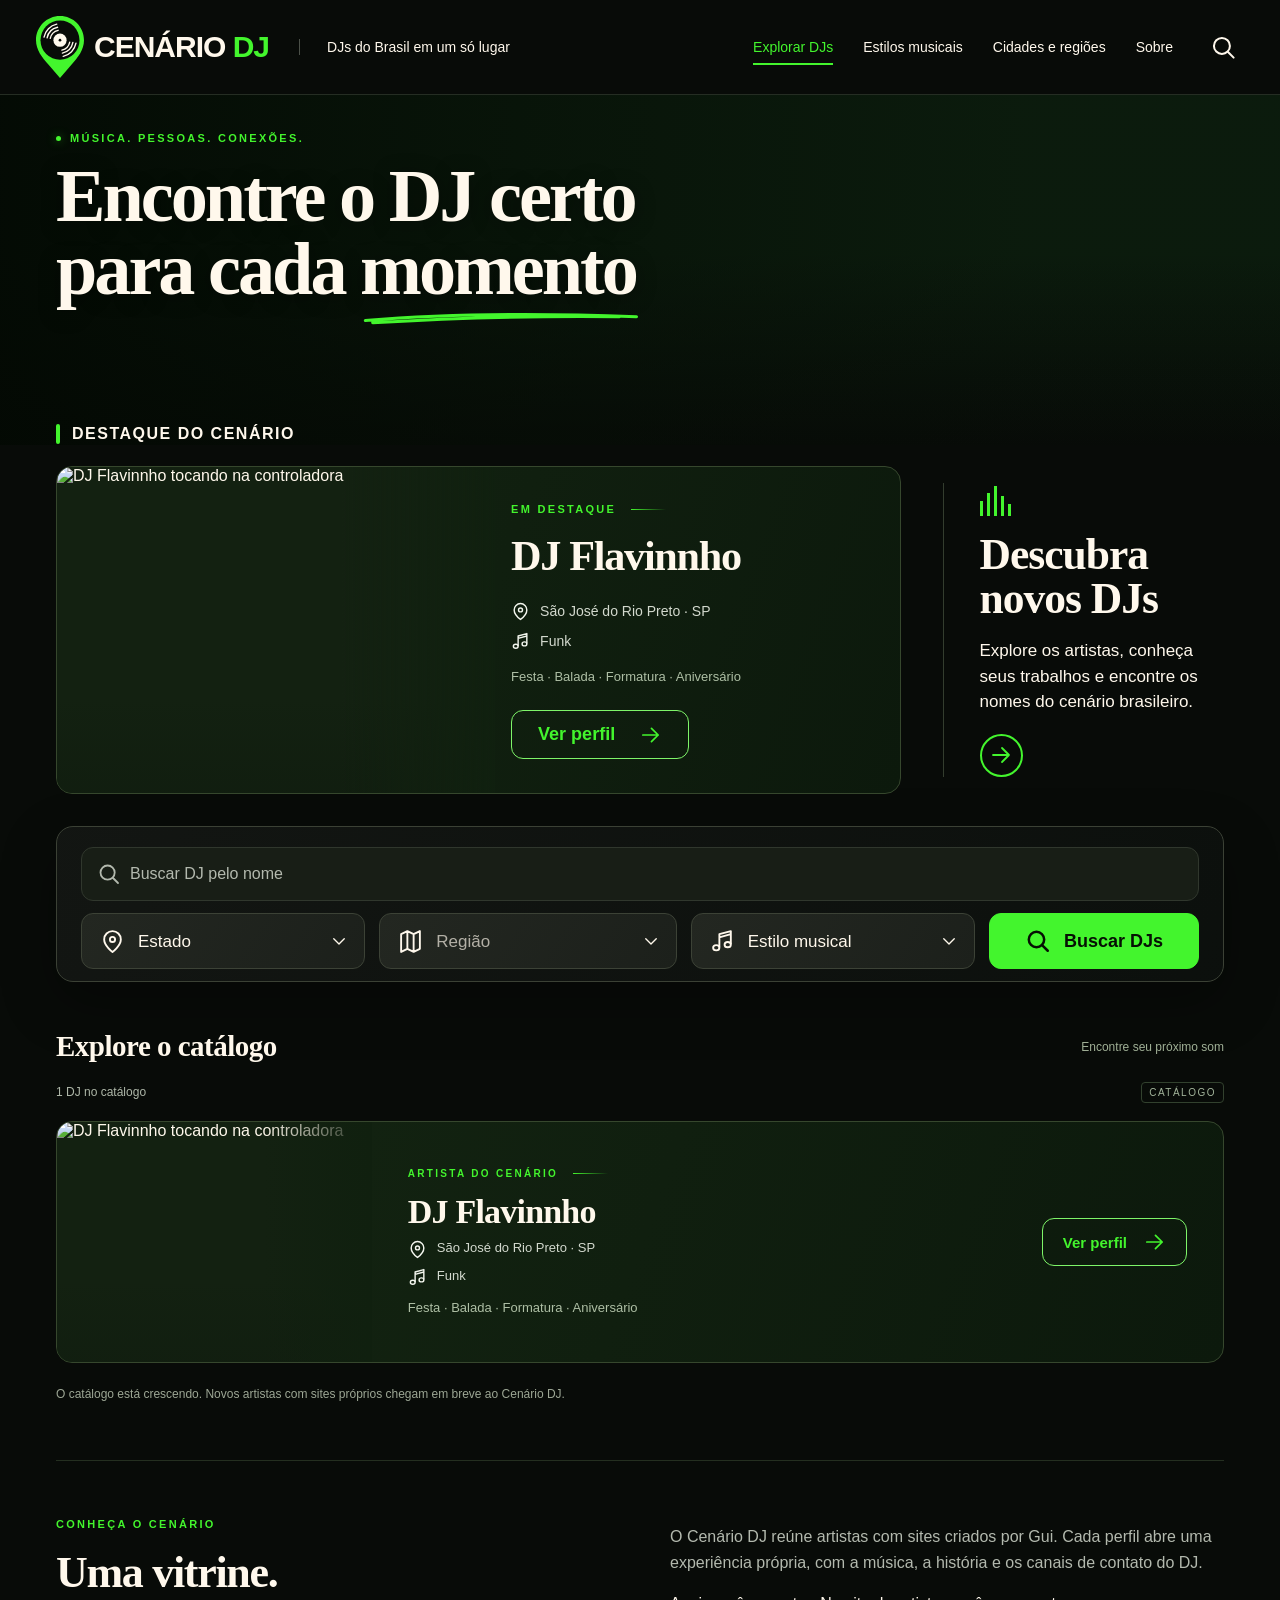
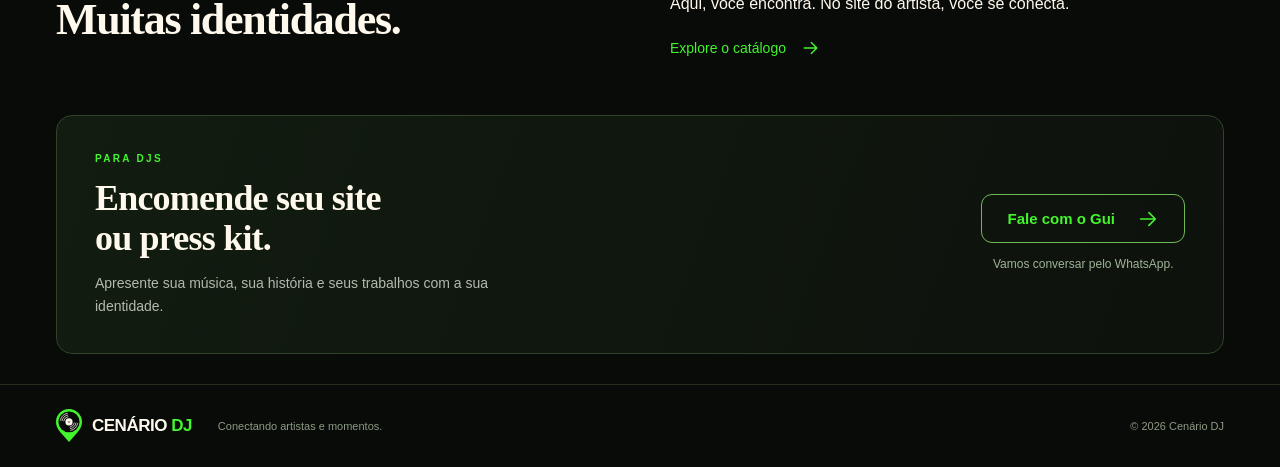
==== index.html @ fea26e06 "Place featured artist before search filters" ====
<!doctype html>
<html lang="pt-BR" prefix="og: https://ogp.me/ns#">
<head>
<meta charset="utf-8"><meta name="viewport" content="width=device-width, initial-scale=1"><meta name="theme-color" content="#090b09"><meta name="description" content="Explore DJs com sites criados pelo Cenário DJ. Uma nova conexão começa aqui.">
<title>Cenário DJ · Encontre o DJ certo</title>
<link rel="canonical" href="https://cardoso-gui.github.io/cenario-dj/">
<meta property="og:type" content="website">
<meta property="og:locale" content="pt_BR">
<meta property="og:site_name" content="Cenário DJ">
<meta property="og:title" content="Cenário DJ · Encontre DJs perto de você">
<meta property="og:description" content="Conheça os artistas do Cenário DJ e encontre seu próximo som. Explore por estado, região metropolitana e estilo musical.">
<meta property="og:url" content="https://cardoso-gui.github.io/cenario-dj/">
<meta property="og:image" content="https://cardoso-gui.github.io/cenario-dj/assets/cenario-social.png">
<meta property="og:image:secure_url" content="https://cardoso-gui.github.io/cenario-dj/assets/cenario-social.png">
<meta property="og:image:type" content="image/png">
<meta property="og:image:width" content="1734">
<meta property="og:image:height" content="907">
<meta property="og:image:alt" content="Marca Cenário DJ com um disco em forma de pin, luzes verdes, público e equipamentos de DJ. Texto: Encontre DJs perto de você.">
<meta name="twitter:card" content="summary_large_image">
<meta name="twitter:title" content="Cenário DJ · Encontre DJs perto de você">
<meta name="twitter:description" content="Conheça os artistas do Cenário DJ e explore por estado, região metropolitana e estilo musical.">
<meta name="twitter:image" content="https://cardoso-gui.github.io/cenario-dj/assets/cenario-social.png">
<meta name="twitter:image:alt" content="Cenário DJ: Encontre DJs perto de você. Marca pin e disco entre luzes verdes e uma pista de dança.">
<link rel="icon" type="image/svg+xml" href="assets/cenario-mark.svg"><link rel="stylesheet" href="css/cenario-home.css?v=20261104-contact">
<link rel="stylesheet" href="css/visual-refinement.css?v=20261104-heading-name-order">
</head>
<body>
<a class="skip-link" href="#busca">Pular para a busca</a>
<svg class="svg-library" xmlns="http://www.w3.org/2000/svg" aria-hidden="true"><symbol id="search-icon" viewBox="0 0 24 24"><circle cx="10.6" cy="10.6" r="7.1"/><path d="m16 16 5 5"/></symbol><symbol id="pin-icon" viewBox="0 0 24 24"><path d="M20 10c0 6-8 12-8 12S4 16 4 10a8 8 0 1 1 16 0Z"/><circle cx="12" cy="10" r="2.5"/></symbol><symbol id="map-icon" viewBox="0 0 24 24"><path d="m3 5 6-3 6 3 6-3v17l-6 3-6-3-6 3zm6-3v17m6-14v17"/></symbol><symbol id="note-icon" viewBox="0 0 24 24"><path d="M9 17V5l11-3v12M9 8l11-3"/><ellipse cx="6" cy="18" rx="3" ry="2.5"/><ellipse cx="17" cy="15" rx="3" ry="2.5"/></symbol><symbol id="arrow-icon" viewBox="0 0 24 24"><path d="M4 12h16m-7-7 7 7-7 7"/></symbol><symbol id="chevron-icon" viewBox="0 0 24 24"><path d="m5 9 7 7 7-7"/></symbol></svg>
<header class="header"><div class="nav-shell">
<a class="brand" href="./" aria-label="Cenário DJ, início"><img src="assets/cenario-mark.svg" width="54" height="66" alt=""><span>CENÁRIO <b>DJ</b></span></a>
<p class="brand-tagline">DJs do Brasil em um só lugar</p>
<nav class="desktop-nav" aria-label="Navegação principal"><a class="active" href="#djs">Explorar DJs</a><a href="#busca" data-focus="estilo">Estilos musicais</a><a href="#busca" data-focus="estado">Cidades e regiões</a><a href="#sobre">Sobre</a></nav>
<button id="open-search" class="icon-btn" type="button" aria-label="Ir para busca por nome" aria-controls="nome"><svg><use href="#search-icon"/></svg></button>
<button class="menu-btn" id="menu-btn" aria-expanded="false" aria-controls="mobile-nav" aria-label="Abrir menu"><span></span><span></span></button>
</div><nav class="mobile-nav" id="mobile-nav" aria-label="Menu para celular" hidden><a href="#djs">Explorar DJs</a><a href="#busca" data-focus="estilo">Estilos musicais</a><a href="#busca" data-focus="estado">Cidades e regiões</a><a href="#sobre">Sobre o Cenário</a></nav></header>
<main>
<section class="hero" aria-labelledby="hero-title"><div class="hero-photo" aria-hidden="true"></div><div class="hero-shade" aria-hidden="true"></div><div class="wrap hero-copy"><p class="eyebrow hero-eyebrow"><span class="live-dot"></span> MÚSICA. PESSOAS. CONEXÕES.</p><h1 id="hero-title">Encontre o DJ certo<br>para cada <span>momento<svg viewBox="0 0 340 20" preserveAspectRatio="none" aria-hidden="true"><path d="M3 14Q145 1 337 9M12 17Q170 7 316 9"/></svg></span></h1></div></section>
<div class="wrap main-wrap">
<div class="featured-toolbar"><span>DESTAQUE DO CENÁRIO</span></div>
<section class="discover-grid" id="destaque" aria-label="DJ em destaque">
<div id="results"></div>
<aside class="discover-aside"><div class="equalizer" aria-hidden="true"><i></i><i></i><i></i><i></i><i></i></div><h2>Descubra<br> novos DJs</h2><p>Explore os artistas, conheça seus trabalhos e encontre os nomes do cenário brasileiro.</p><a class="circle-link" href="#sobre" aria-label="Conheça o Cenário DJ"><svg><use href="#arrow-icon"/></svg></a></aside>
</section>
<form class="search-panel" id="busca" role="search" aria-label="Buscar DJs">
<div id="name-search" class="name-search"><label class="sr-only" for="nome">Nome do DJ</label><div><svg aria-hidden="true"><use href="#search-icon"/></svg><input id="nome" name="nome" type="search" placeholder="Buscar DJ pelo nome" autocomplete="off" enterkeyhint="search"></div></div>
<div class="filters">
<div class="select-field"><svg class="field-icon"><use href="#pin-icon"/></svg><label class="sr-only" for="estado">Estado</label><select id="estado" name="estado"><option value="">Estado</option></select><svg class="chevron"><use href="#chevron-icon"/></svg></div>
<div class="select-field"><svg class="field-icon"><use href="#map-icon"/></svg><label class="sr-only" for="regiao">Região metropolitana</label><select id="regiao" name="regiao" disabled aria-describedby="region-help"><option value="">Região</option></select><svg class="chevron"><use href="#chevron-icon"/></svg></div>
<div class="select-field"><svg class="field-icon"><use href="#note-icon"/></svg><label class="sr-only" for="estilo">Estilo musical</label><select id="estilo" name="estilo"><option value="">Estilo musical</option><option>House</option><option>Tech House</option><option>Brazilian Bass</option><option>Eletrônica</option><option>Funk</option><option>Open Format</option><option>Pop</option><option>Sertanejo</option></select><svg class="chevron"><use href="#chevron-icon"/></svg></div>
<button type="submit" class="search-btn"><svg><use href="#search-icon"/></svg>Buscar DJs</button>
</div>
<p id="region-help" class="sr-only">Escolha um estado para ver suas regiões metropolitanas. Sem filtros, você vê todos os DJs.</p>
</form>
<section class="more-catalog" id="djs" aria-labelledby="more-title" tabindex="-1"><div class="more-heading"><h2 id="more-title">Explore o catálogo</h2><p>Encontre seu próximo som</p></div><div class="results-toolbar"><p id="result-count" role="status" aria-live="polite">1 DJ no catálogo</p><button id="clear-filters" class="text-btn" type="button" hidden>Limpar filtros <span aria-hidden="true">×</span></button><span class="catalog-badge">CATÁLOGO</span></div><div class="catalog-grid" id="catalog-grid"></div></section>
<p class="catalog-note">O catálogo está crescendo. Novos artistas com sites próprios chegam em breve ao Cenário DJ.</p>
<section class="about" id="sobre"><div><p class="eyebrow">CONHEÇA O CENÁRIO</p><h2>Uma vitrine.<br>Muitas identidades.</h2></div><div class="about-copy"><p>O Cenário DJ reúne artistas com sites criados por Gui. Cada perfil abre uma experiência própria, com a música, a história e os canais de contato do DJ.</p><p>Aqui, você encontra. No site do artista, você se conecta.</p><a href="#busca" class="text-link">Explore o catálogo <svg><use href="#arrow-icon"/></svg></a></div></section>
<section class="commission" id="encomende" aria-labelledby="commission-title">
<div class="commission-copy"><p class="eyebrow">PARA DJS</p><h2 id="commission-title">Encomende seu site<br>ou press kit.</h2><p>Apresente sua música, sua história e seus trabalhos com a sua identidade.</p></div>
<div class="commission-contact"><a class="commission-btn" href="https://wa.me/5517991951286?text=Ol%C3%A1%2C%20Gui%21%20Tenho%20interesse%20em%20um%20site%20ou%20press%20kit%20para%20meu%20projeto%20de%20DJ." target="_blank" rel="noopener noreferrer" aria-label="Fale com o Gui pelo WhatsApp sobre seu site ou press kit">Fale com o Gui <svg aria-hidden="true"><use href="#arrow-icon"/></svg></a><span>Vamos conversar pelo WhatsApp.</span></div>
</section>
</div>
</main>
<footer><div class="wrap footer-inner"><a class="brand footer-brand" href="./"><img src="assets/cenario-mark.svg" width="32" height="40" alt=""><span>CENÁRIO <b>DJ</b></span></a><p>Conectando artistas e momentos.</p><span>© <span id="year">2026</span> Cenário DJ</span></div></footer>
<script src="js/cenario-data.js?v=20261104"></script><script src="js/cenario-catalog.js?v=20261104"></script><script src="js/cenario-home.js?v=20261104-name-visible"></script>
</body></html>
---- css/cenario-home.css ----
:root{--bg:#080b08;--surface:#101410;--green:#43f52d;--cream:#fff8ec;--muted:#b3b9ae;--line:#30372d;font-family:Arial,Helvetica,sans-serif;color:var(--cream);background:var(--bg);color-scheme:dark}*{box-sizing:border-box}html{scroll-behavior:smooth;scroll-padding-top:104px}body{margin:0}a{color:inherit;text-decoration:none}button,input,select{font:inherit}button,a,select,input{-webkit-tap-highlight-color:transparent}button{cursor:pointer}a,button,select,input,summary{outline-offset:5px}a:focus-visible,button:focus-visible,select:focus-visible,input:focus-visible,summary:focus-visible{outline:2px solid var(--green)}button:disabled{cursor:default}svg{width:24px;height:24px;fill:none;stroke:currentColor;stroke-width:1.8;stroke-linecap:round;stroke-linejoin:round;flex-shrink:0}.svg-library{position:absolute;width:0;height:0;overflow:hidden}.wrap{max-width:1510px;width:calc(100% - 112px);margin-inline:auto}.header{position:relative;z-index:3;background:#080b08;border-bottom:1px solid #252d23}.nav-shell{min-height:94px;max-width:1560px;margin:auto;padding:0 36px;display:flex;align-items:center;gap:30px}.brand{display:flex;align-items:center;gap:10px;white-space:nowrap}.brand img{object-fit:contain;width:48px;height:64px}.brand span{font-size:30px;font-weight:850;letter-spacing:-1px}.brand b{color:var(--green)}.brand-tagline{font-size:14px;white-space:nowrap;padding-left:27px;border-left:1px solid #4b5048;margin:0}.desktop-nav{display:flex;gap:30px;margin-left:auto;align-items:center;white-space:nowrap;font-size:14px}.desktop-nav a{position:relative;padding:30px 0;transition:color .2s}.desktop-nav a:hover,.desktop-nav a.active{color:var(--green)}.desktop-nav a.active:after{content:'';position:absolute;left:0;right:0;bottom:20px;height:2px;background:var(--green)}.icon-btn,.menu-btn{border:0;background:none;color:var(--cream);padding:7px;display:grid;place-items:center}.icon-btn svg{width:27px;height:27px}.menu-btn{display:none}.mobile-nav{padding:6px 24px 24px;border-top:1px solid var(--line)}.mobile-nav a{display:block;padding:13px 0}.hero{position:relative;min-height:350px;overflow:hidden;background:#0c1d0e}.hero-photo{position:absolute;inset:0;background:url('../assets/home-publico.jpg') center 58%/cover;filter:grayscale(1) brightness(.75) sepia(.6) hue-rotate(53deg) saturate(4)}.hero-shade{position:absolute;inset:0;background:linear-gradient(90deg,rgba(3,9,3,.91),rgba(5,13,5,.54) 42%,rgba(4,12,4,.12) 80%),linear-gradient(0deg,#080b08,transparent 55%)}.hero-copy{position:relative;z-index:1;padding-top:35px;padding-bottom:76px}.eyebrow{font-size:11px;line-height:1.6;letter-spacing:2.3px;font-weight:700;color:var(--green)}.hero-eyebrow{display:flex;align-items:center;gap:9px;margin:0 0 12px}.live-dot{height:5px;width:5px;background:var(--green);border-radius:100%;box-shadow:0 0 10px #43f52d88}h1,h2,h3,p{margin-top:0}h1{font-family:Georgia,'Times New Roman',serif;font-size:clamp(50px,5.8vw,94px);font-weight:700;letter-spacing:-3px;line-height:.99;margin:0;text-shadow:0 3px 20px #0006}h1 span{position:relative;white-space:nowrap}h1 span svg{width:100%;height:15px;position:absolute;left:1%;bottom:-15px;color:var(--green);stroke-width:4}.main-wrap{position:relative;margin-top:-43px;z-index:2}.search-panel{border:1px solid #3b4135;border-radius:17px;padding:20px 24px 12px;background:linear-gradient(120deg,#131613f5,#0c100df5);box-shadow:0 20px 55px #0005}.filters{display:grid;grid-template-columns:1.1fr 1.15fr 1.1fr 210px;gap:14px}.select-field{display:flex;align-items:center;min-width:0;position:relative;height:56px;background:linear-gradient(125deg,#232721,#1c201b);border:1px solid #3c4236;border-radius:12px;transition:border-color .2s}.select-field:focus-within{border-color:var(--green)}.field-icon{position:absolute;left:18px;width:25px;height:25px;pointer-events:none}.select-field select{width:100%;height:100%;appearance:none;background:none;color:var(--cream);border:0;border-radius:12px;padding:0 44px 0 56px;cursor:pointer;text-overflow:ellipsis;font-size:17px}.select-field select:disabled{opacity:.66;cursor:not-allowed}.select-field option{background:#1d241c;color:var(--cream)}.chevron{position:absolute;right:16px;width:18px;pointer-events:none}.search-btn{border:1px solid var(--green);border-radius:12px;background:var(--green);color:#061004;display:flex;justify-content:center;align-items:center;gap:13px;font-size:18px;font-weight:700;transition:background .2s,transform .2s}.search-btn:hover{background:#6bff58;transform:translateY(-1px)}.search-btn svg{width:26px;height:26px;stroke-width:2.3}.filter-help{margin:10px 0 0;color:#a2aa9b;font-size:11px;line-height:1.5}.name-search{padding-top:20px;max-width:520px}.name-search label{font-size:13px;color:var(--muted);display:block;margin:0 0 9px}.name-search>div{position:relative}.name-search svg{position:absolute;left:14px;top:12px;color:var(--muted)}.name-search input{height:47px;width:100%;border:1px solid var(--line);border-radius:9px;background:#181e16;color:var(--cream);padding:0 15px 0 48px}.results-toolbar{display:flex;align-items:center;gap:18px;min-height:59px;font-size:12px;color:#aeb7a8}.results-toolbar p{margin:0}.catalog-badge{margin-left:auto;font-size:9px;letter-spacing:1.5px;color:#a2b49a;border:1px solid #32412e;padding:4px 7px;border-radius:4px}.text-btn{border:0;padding:5px 0;color:var(--green);font-size:12px;background:none}.text-btn span{font-size:18px;vertical-align:-1px;margin-left:5px}.discover-grid{display:grid;grid-template-columns:minmax(0,3fr) minmax(230px,1fr);gap:42px;scroll-margin-top:24px;outline:none}.dj-card{min-height:326px;position:relative;display:grid;grid-template-columns:52% 48%;overflow:hidden;border:1px solid #36472d;border-radius:16px;background:linear-gradient(110deg,#142512,#0c190c);isolation:isolate;transition:border-color .2s,box-shadow .2s}.dj-card:hover{border-color:#689d4e;box-shadow:0 12px 40px #0004}.dj-photo{min-height:326px;position:relative;background:#132111;overflow:hidden}.dj-photo img{position:absolute;width:100%;height:100%;object-fit:cover;object-position:center 36%}.dj-photo:after{content:'';position:absolute;inset:0;background:linear-gradient(90deg,transparent 65%,#10200f),linear-gradient(0deg,#0c170c50,transparent 30%)}.dj-info{position:relative;align-self:center;padding:29px 22px 29px 16px}.feature-label{display:flex;align-items:center;gap:15px;margin-bottom:14px}.feature-label:after{content:'';height:1px;width:35px;background:linear-gradient(90deg,var(--green),transparent)}.dj-info h2{font-family:Georgia,'Times New Roman',serif;font-size:clamp(30px,3.3vw,55px);font-weight:700;line-height:1.12;letter-spacing:-1.3px;margin-bottom:21px;white-space:nowrap}.dj-meta{display:flex;gap:10px;align-items:center;color:#d3d9ce;font-size:14px;line-height:1.45;margin-bottom:10px}.dj-meta svg{width:19px;height:19px;color:#f2f5ed}.profile-btn{margin-top:22px;min-height:49px;display:inline-flex;align-items:center;justify-content:center;gap:24px;border:1px solid #7ef569;border-radius:12px;color:var(--green);font-size:18px;font-weight:700;padding:10px 26px;transition:background .2s}.profile-btn:hover{background:#43f52d19}.profile-btn svg{width:23px}.discover-aside{padding:5px 0 0 36px;border-left:1px solid #333d2e;align-self:center}.equalizer{height:28px;display:flex;align-items:flex-end;gap:4px;margin-bottom:17px}.equalizer i{width:3px;background:var(--green);height:15px}.equalizer i:nth-child(2){height:23px}.equalizer i:nth-child(3){height:30px}.equalizer i:nth-child(4){height:20px}.equalizer i:nth-child(5){height:12px}.discover-aside h2{font-family:Georgia,'Times New Roman',serif;font-size:clamp(32px,3.4vw,54px);letter-spacing:-1px;line-height:1; margin-bottom:18px}.discover-aside p{font-size:17px;line-height:1.5;margin-bottom:19px;max-width:300px}.circle-link{width:43px;height:43px;display:grid;place-items:center;border:2px solid var(--green);border-radius:50%;color:var(--green);transition:background .2s}.circle-link:hover{background:#43f52d22}.catalog-note{font-size:11px;color:#9da795;margin:15px 0 0;line-height:1.5}.empty-state{min-height:326px;border:1px solid #34432e;border-radius:16px;background:radial-gradient(ellipse at 50% 20%,#183416,#0b110a 75%);padding:40px;display:flex;flex-direction:column;justify-content:center;align-items:flex-start}.empty-state>svg{color:var(--green);width:29px;height:29px;margin-bottom:20px}.empty-state h2{font-family:Georgia,serif;font-size:33px;letter-spacing:-.5px;margin:0 0 13px}.empty-state p{max-width:560px;font-size:14px;line-height:1.6;color:var(--muted);margin-bottom:20px}.empty-state button{border:1px solid #73ce5c;background:transparent;color:var(--green);border-radius:9px;padding:11px 17px}.about{display:grid;grid-template-columns:1fr 1fr;gap:60px;border-top:1px solid #242f20;padding:55px 0;margin-top:56px;scroll-margin-top:20px}.about .eyebrow{margin-bottom:15px}.about h2{font-family:Georgia,serif;font-size:44px;line-height:1.08;letter-spacing:-1.3px;margin:0}.about-copy{max-width:550px;padding-top:8px}.about-copy p{font-size:16px;color:var(--muted);line-height:1.6}.about-copy p+p{color:var(--cream)}.text-link{display:inline-flex;align-items:center;gap:15px;color:var(--green);font-size:14px;margin-top:3px}.text-link svg{width:19px}.catalog-details{border-top:1px solid #242f20;padding:20px 0;color:#98a38f;font-size:12px;line-height:1.6}.catalog-details summary{cursor:pointer;width:fit-content}.catalog-details>div{padding-top:14px;max-width:900px}.catalog-details a{color:#b7d4aa;text-decoration:underline;text-underline-offset:3px}.catalog-details p span{margin:0 10px}footer{border-top:1px solid #242f20;margin-top:30px;padding:24px 0}.footer-inner{display:flex;align-items:center;gap:26px;color:#8e9b84;font-size:11px}.footer-brand img{width:26px;height:34px}.footer-brand span{font-size:17px;color:var(--cream);letter-spacing:-.5px}.footer-inner p{margin:0}.footer-inner>span{margin-left:auto}.sr-only{position:absolute;width:1px;height:1px;padding:0;margin:-1px;overflow:hidden;clip:rect(0,0,0,0);white-space:nowrap;border:0}.skip-link{position:fixed;top:10px;left:15px;z-index:20;transform:translateY(-200%);background:var(--green);color:#000;padding:12px}.skip-link:focus{transform:translateY(0)}[hidden]{display:none!important}
@media(min-width:1600px){.hero{min-height:385px}.hero-copy{padding-top:47px}.dj-card,.dj-photo,.empty-state{min-height:365px}.nav-shell{min-height:96px}.brand span{font-size:36px}.desktop-nav{font-size:16px;gap:38px}.brand-tagline{font-size:16px}.dj-info{padding-left:28px}.dj-info h2{font-size:57px}.dj-meta{font-size:16px}.filters{grid-template-columns:1.1fr 1.15fr 1.1fr 230px}.select-field{height:60px}.discover-grid{gap:50px}.discover-aside{padding-left:45px}}
@media(max-width:1250px){.brand-tagline{display:none}.nav-shell{gap:28px}.wrap{width:calc(100% - 64px)}.desktop-nav{gap:24px}.filters{grid-template-columns:1fr 1fr 1fr 170px;gap:10px}.select-field select{font-size:14px;padding-left:43px;padding-right:30px}.field-icon{width:20px;left:13px}.chevron{right:10px;width:15px}.search-btn{font-size:16px;gap:9px}.search-panel{padding:18px 18px 12px}.discover-grid{gap:26px;grid-template-columns:minmax(0,2.7fr) minmax(220px,1fr)}.discover-aside{padding-left:24px}.dj-info{padding-left:8px}.dj-info h2{font-size:35px}.dj-meta{font-size:12px}.profile-btn{font-size:16px;padding:9px 22px}.dj-card,.dj-photo,.empty-state{min-height:305px}.hero{min-height:320px}.hero-copy{padding-top:35px}h1{font-size:68px}}
@media(max-width:900px){.nav-shell{min-height:80px;padding:0 26px;gap:20px}.brand img{width:38px;height:50px}.brand span{font-size:25px}.desktop-nav{gap:20px;font-size:12px}.desktop-nav a:nth-child(3){display:none}.filters{grid-template-columns:1fr 1fr}.search-btn{min-height:54px}.hero{min-height:325px}.hero-copy{padding-top:35px}h1{font-size:61px;letter-spacing:-2px}.main-wrap{margin-top:-43px}.discover-grid{grid-template-columns:1fr;gap:28px}.dj-card,.dj-photo{min-height:335px}.dj-info{padding-left:27px}.dj-info h2{font-size:44px}.dj-meta{font-size:15px}.discover-aside{border-left:0;border-top:1px solid var(--line);padding:25px 0 0;display:grid;grid-template-columns:1fr 1.2fr 45px;column-gap:25px;align-items:center}.equalizer{display:none}.discover-aside h2{font-size:33px;margin:0}.discover-aside p{font-size:14px;margin:0}.about{gap:32px;padding:36px 0;margin-top:34px}.about h2{font-size:36px}}
@media(max-width:600px){html{scroll-padding-top:20px}.wrap{width:calc(100% - 36px)}.nav-shell{min-height:74px;padding:0 18px;gap:14px}.brand{gap:8px}.brand img{width:32px;height:44px}.brand span{font-size:23px;letter-spacing:-.9px}.desktop-nav{display:none}.icon-btn{margin-left:auto}.icon-btn svg{width:23px;height:23px}.menu-btn{display:flex;flex-direction:column;gap:5px;padding:8px 0 8px 8px}.menu-btn span{width:21px;height:1.5px;background:var(--cream)}.hero{min-height:292px}.hero-copy{padding-top:35px;padding-bottom:72px}.hero-photo{background-position:65% 50%}.hero-shade{background:linear-gradient(90deg,#030903d9,#03090345),linear-gradient(0deg,#080b08,transparent 80%)}.hero-eyebrow{font-size:9px;letter-spacing:1.7px;margin-bottom:16px}h1{font-size:clamp(38px,9.8vw,57px);letter-spacing:-1.7px;line-height:1.04}h1 span svg{height:11px;bottom:-10px}.main-wrap{margin-top:-41px}.search-panel{padding:13px 12px 11px;border-radius:14px}.filters{gap:10px}.select-field{height:51px;border-radius:9px}.select-field select{font-size:13px;padding-left:36px;padding-right:25px;border-radius:9px}.field-icon{left:10px;width:19px;height:19px}.chevron{right:8px;width:13px}.search-btn{min-height:51px;border-radius:9px;font-size:15px;gap:9px}.search-btn svg{width:22px;height:22px}.filter-help{font-size:10px;line-height:1.5;margin-top:11px}.results-toolbar{min-height:54px;font-size:11px;gap:11px}.catalog-badge{font-size:8px}.dj-card{grid-template-columns:1fr;min-height:0;border-radius:14px}.dj-photo{min-height:246px}.dj-photo img{object-position:center 36%;filter:none}.dj-photo:after{background:linear-gradient(0deg,#10200f,transparent 43%)}.dj-info{padding:0 24px 27px;margin-top:-7px}.feature-label{font-size:10px;margin-bottom:10px}.dj-info h2{font-size:42px;margin-bottom:16px}.dj-meta{font-size:13px;margin-bottom:8px}.dj-meta svg{width:18px}.profile-btn{font-size:16px;margin-top:16px;min-height:46px;padding-inline:23px}.discover-aside{grid-template-columns:1fr 43px;gap:14px;padding-top:25px}.discover-aside h2{font-size:34px}.discover-aside h2 br{display:none}.discover-aside p{grid-column:1;font-size:14px;max-width:330px;line-height:1.5}.discover-aside .circle-link{grid-column:2;grid-row:1/3}.catalog-note{font-size:10px;margin-top:20px}.about{grid-template-columns:1fr;gap:19px;padding:32px 0;margin-top:32px}.about h2{font-size:39px}.about-copy{padding-top:0}.about-copy p{font-size:14px;line-height:1.65}.catalog-details{font-size:11px}.footer-inner{flex-wrap:wrap;gap:15px}.footer-inner>p{display:none}.footer-inner>span{font-size:10px}.footer-brand span{font-size:15px}.footer-brand img{width:23px;height:30px}.empty-state{min-height:340px;padding:28px 25px}.empty-state h2{font-size:31px}.empty-state p{font-size:13px}}
@media(prefers-reduced-motion:reduce){html{scroll-behavior:auto}*{transition:none!important}}

.dj-events{font-size:11px;line-height:1.65;color:#aebfa5;margin:16px 0 0;max-width:300px}.dj-info .dj-meta{align-items:flex-start}.dj-info .dj-meta svg{margin-top:1px}
.more-catalog{margin-top:48px}.more-heading{display:flex;gap:20px;justify-content:space-between;align-items:center;margin-bottom:24px}.more-heading h2{font-family:Georgia,serif;font-size:29px;letter-spacing:-.5px;margin:0}.more-heading p{font-size:11px;color:#a0b096;margin:0}.catalog-grid{display:grid;grid-template-columns:repeat(3,minmax(0,1fr));gap:22px}.compact-card{grid-template-columns:1fr;min-height:0}.compact-card .dj-photo{min-height:210px}.compact-card .dj-info{padding:24px;align-self:stretch;display:flex;flex-direction:column;align-items:flex-start}.compact-card .dj-info h2{font-size:31px;letter-spacing:-.8px;margin-bottom:18px;white-space:normal}.compact-card .dj-meta{font-size:13px}.compact-card .profile-btn{font-size:14px;min-height:44px;padding:9px 20px;gap:16px;margin-top:auto;background:transparent}.compact-card .dj-events{margin:4px 0 20px}.compact-card .feature-label{font-size:9px;margin-bottom:11px}.demo-art{background:radial-gradient(ellipse at 30% 20%,#294f22,transparent 65%),linear-gradient(120deg,#10220d,#080e08);display:flex;align-items:center;justify-content:center;isolation:isolate;color:#d5edc6}.demo-art:after{background:linear-gradient(0deg,#10200f,transparent 40%);z-index:1}.art-caption{position:absolute;top:18px;left:20px;color:#b3cea3;font-size:8px;letter-spacing:2px;z-index:2}.art-disc{position:absolute;width:210px;height:210px;border-radius:100%;border:1px solid #8be16466;box-shadow:0 0 0 12px #74a75e0f,0 0 0 24px #74a75e0c,0 0 0 40px #74a75e0a;background:repeating-radial-gradient(circle,#0000 0 6px,#82b96a15 7px 8px);transform:rotate(-25deg) translate(25px,8px)}.art-initials{font:italic 700 94px Georgia,serif;letter-spacing:-12px;z-index:2;transform:translate(-5px,-2px);text-shadow:0 4px 30px #0008}.art-note{position:absolute;bottom:16px;left:20px;font-size:8px;letter-spacing:1.4px;color:#a9c79a;z-index:3}.art-lines{position:absolute;right:24px;bottom:32px;font-size:25px;letter-spacing:3px;color:#5beb3d55;z-index:0}.art-wave .art-disc{border-radius:36% 64% 55% 45%;transform:rotate(45deg) translate(-12px,-12px)}.art-sun .art-disc{border-width:18px;box-shadow:0 0 0 3px #8be16477,0 0 0 22px #74a75e11}.art-grid{background:linear-gradient(90deg,#78ab5b14 1px,transparent 1px),linear-gradient(#78ab5b14 1px,transparent 1px),radial-gradient(ellipse at 20% 30%,#294f22,#080e08);background-size:27px 27px,27px 27px,auto}.art-grid .art-disc{border-radius:0;transform:rotate(30deg) translate(5px,5px)}.art-echo .art-disc{border-radius:100px 100px 0 0;transform:rotate(-15deg) translate(5px,15px)}.profile-btn[type=button]{font-family:inherit;background:transparent;text-align:left}dialog{width:min(580px,calc(100% - 32px));padding:0;border:1px solid #59764a;border-radius:18px;background:#101b0f;color:var(--cream);box-shadow:0 40px 120px #000b;max-height:calc(100svh - 40px);overflow:auto}dialog::backdrop{background:#020702c9;backdrop-filter:blur(8px)}.dialog-content{padding:39px;position:relative}.dialog-close{position:absolute;right:15px;top:13px;border:0;background:transparent;color:#d6e5cc;font-size:30px;width:34px;height:34px;display:grid;place-items:center;line-height:1}.dialog-content h2{font:700 43px/1.1 Georgia,serif;letter-spacing:-1px;margin-bottom:18px}.dialog-bio{color:#b5c2ac;font-size:15px;line-height:1.6}.dialog-content dl{margin:26px 0;border-top:1px solid #34462b}.dialog-content dl div{border-bottom:1px solid #34462b;padding:13px 0}.dialog-content dt{color:#93ab84;font-size:10px;letter-spacing:1px;text-transform:uppercase;margin-bottom:5px}.dialog-content dd{margin:0;font-size:15px;line-height:1.45}#demo-disclaimer{font-size:12px;line-height:1.65;color:#c7d8bc;background:#1c2c17;border-left:2px solid var(--green);padding:13px 16px}.dialog-content .profile-btn{font-size:14px;min-height:43px;margin-top:8px}.catalog-note{margin-top:22px}
@media(max-width:1050px){.catalog-grid{gap:17px}.compact-card .dj-info{padding:20px}.compact-card .dj-info h2{font-size:27px}.art-initials{font-size:80px}.compact-card .dj-photo{min-height:195px}}
@media(max-width:800px){.catalog-grid{grid-template-columns:repeat(2,minmax(0,1fr))}.more-heading{align-items:flex-start;flex-direction:column;gap:9px}.more-catalog{margin-top:37px}.compact-card .dj-info{padding:22px}.compact-card .dj-info h2{font-size:29px}}
@media(max-width:600px){.catalog-grid{grid-template-columns:1fr;gap:22px}.compact-card .dj-photo{min-height:225px}.compact-card .dj-info{margin:0;padding:20px 24px 25px}.compact-card .dj-info h2{font-size:35px}.art-initials{font-size:96px}.compact-card .profile-btn{margin-top:0}.more-heading h2{font-size:28px}.dialog-content{padding:32px 24px 25px}.dialog-content h2{font-size:36px}.dialog-content .eyebrow{font-size:9px;padding-right:20px}.dialog-bio{font-size:14px}.dialog-content dd{font-size:14px}.results-toolbar{font-size:10px;gap:8px}.catalog-badge{letter-spacing:1px}}
.featured-toolbar{display:flex;justify-content:space-between;align-items:center;gap:15px;min-height:58px;color:#9bb28e;font-size:9px;letter-spacing:1.5px}.featured-toolbar span+span{color:#8c9b83;letter-spacing:0;font-size:10px}.more-catalog .more-heading{margin-bottom:0}.more-catalog .results-toolbar{min-height:58px}.grid-empty{grid-column:1/-1;min-height:260px}.more-catalog{outline:none;scroll-margin-top:25px}.compact-card .dj-photo img{object-position:center 26%}@media(max-width:600px){.featured-toolbar{min-height:58px;align-items:flex-start;justify-content:center;flex-direction:column;gap:5px}.featured-toolbar span+span{font-size:9px}.more-catalog .more-heading p{display:none}.more-catalog .results-toolbar{min-height:52px}}

/* Contact for DJs commissioning a site or press kit. */
.commission{display:flex;align-items:center;justify-content:space-between;gap:40px;padding:35px 38px;margin:0 0 30px;border:1px solid #33432b;border-radius:16px;background:linear-gradient(110deg,#121c10,#0d120c);scroll-margin-top:24px}.commission-copy{max-width:560px}.commission .eyebrow{margin:0 0 11px;font-size:10px}.commission h2{font:700 36px/1.12 Georgia,'Times New Roman',serif;letter-spacing:-.8px;margin:0 0 13px}.commission-copy>p:last-child{font-size:14px;line-height:1.65;color:var(--muted);margin:0;max-width:440px}.commission-contact{flex-shrink:0;display:flex;flex-direction:column;align-items:center;gap:12px}.commission-btn{display:inline-flex;align-items:center;justify-content:center;gap:22px;min-height:49px;padding:12px 25px;border:1px solid #6dba52;border-radius:11px;color:var(--green);font-size:15px;font-weight:700;transition:background .2s,border-color .2s}.commission-btn:hover{background:#1c3216;border-color:var(--green)}.commission-btn svg{width:22px;height:22px}.commission-contact>span{font-size:11px;color:#a1b396}
@media(max-width:800px){.commission{padding:28px;gap:25px}.commission h2{font-size:32px}.commission-btn{padding-inline:19px;gap:15px}}
@media(max-width:600px){.commission{flex-direction:column;align-items:stretch;gap:24px;padding:26px 24px;margin-bottom:25px}.commission h2{font-size:31px}.commission-copy>p:last-child{font-size:13px}.commission-contact{align-items:flex-start;gap:10px}.commission-btn{font-size:14px;min-height:48px}.commission-contact>span{font-size:10px}}
---- css/visual-refinement.css ----
/* Approved interface refinements. */
.filter-help,
.catalog-note,
.catalog-details,
.featured-toolbar span + span,
.commission-contact > span {
  font-size: 12px;
  line-height: 1.6;
}
.filter-help { color: var(--muted); }
.dj-events { font-size: 13px; line-height: 1.6; }
.featured-toolbar {
  justify-content: flex-start;
  align-items: center;
  flex-direction: row;
  gap: 12px;
  min-height: 64px;
  color: var(--cream);
  font-size: 16px;
  font-weight: 700;
  line-height: 1.35;
  letter-spacing: 1.5px;
}
.featured-toolbar::before {
  content: "";
  display: block;
  width: 4px;
  height: 20px;
  flex: 0 0 4px;
  border-radius: 2px;
  background: var(--green);
}
.results-toolbar { font-size: 12px; }
.catalog-badge { font-size: 10px; }
.more-heading p { font-size: 12px; }

/* One artist deserves an intentional composition, not an unfinished grid. */
@media (min-width: 601px) {
  .catalog-grid:has(> .compact-card:only-child) { grid-template-columns: 1fr; }
  .catalog-grid > .compact-card:only-child {
    grid-template-columns: minmax(210px, 27%) minmax(0, 1fr);
    min-height: 240px;
  }
  .catalog-grid > .compact-card:only-child .dj-photo { min-height: 240px; }
  .catalog-grid > .compact-card:only-child .dj-photo:after {
    background: linear-gradient(90deg, transparent 65%, #10200f), linear-gradient(0deg, #0c170c40, transparent 35%);
  }
  .catalog-grid > .compact-card:only-child .dj-info {
    display: grid;
    grid-template-columns: minmax(0, 1fr) auto;
    align-content: center;
    align-items: start;
    gap: 8px 32px;
    padding: 28px 36px;
  }
  .catalog-grid > .compact-card:only-child .dj-info > * { grid-column: 1; margin: 0; }
  .catalog-grid > .compact-card:only-child .dj-info h2 { font-size: 34px; }
  .catalog-grid > .compact-card:only-child .feature-label { font-size: 10px; margin-bottom: 3px; }
  .catalog-grid > .compact-card:only-child .dj-events { margin-top: 3px; max-width: none; }
  .catalog-grid > .compact-card:only-child .profile-btn {
    grid-column: 2;
    grid-row: 1 / 6;
    align-self: center;
    justify-self: end;
    margin: 0;
    min-height: 48px;
    font-size: 15px;
    white-space: nowrap;
  }
}
@media (min-width: 601px) and (max-width: 1000px) {
  .catalog-grid > .compact-card:only-child .dj-info { display: flex; padding: 24px; gap: 8px; }
  .catalog-grid > .compact-card:only-child .profile-btn { margin-top: 8px; }
}
@media (max-width: 600px) {
  .hero { min-height: 0; }
  .hero-copy { padding-top: 30px; padding-bottom: 66px; }
  h1 { font-size: clamp(30px, 9.25vw, 50px); letter-spacing: -1.3px; line-height: 1.06; }
  .hero-eyebrow { margin-bottom: 16px; }
  .main-wrap { margin-top: -26px; }
  .filter-help { margin-top: 12px; font-size: 12px; }
  .featured-toolbar { min-height: 60px; font-size: 14px; letter-spacing: 1.2px; }
  .featured-toolbar span + span { font-size: 11px; }
  .dj-events { font-size: 12px; }
  .catalog-note { font-size: 12px; }
  .catalog-details { font-size: 12px; }
  .commission-contact > span { font-size: 12px; }
  .dj-info h2 { font-size: clamp(34px, 10.5vw, 42px); }
}
@media (max-width: 380px) {
  .filters .select-field:nth-child(3),
  .filters .search-btn { grid-column: 1 / -1; }
  .search-btn { min-height: 48px; white-space: nowrap; }
  .select-field { height: 48px; }
  .discover-aside h2 { font-size: 30px; }
}

/* Persistent name search follows the same rhythm as the filter controls. */
.name-search { max-width: none; padding-top: 0; margin-bottom: 12px; }
.name-search label.sr-only { margin: -1px; }
.name-search input { height: 54px; border-radius: 12px; font-size: 16px; }
.name-search input::placeholder { color: var(--muted); opacity: 1; }
.name-search svg { left: 16px; top: 50%; transform: translateY(-50%); }
@media (max-width: 600px) {
  .name-search input { height: 48px; }
}

/* Keep the featured artist first, with breathing room before the search. */
.discover-grid + .search-panel { margin-top: 32px; }
@media (max-width: 600px) {
  .discover-grid + .search-panel { margin-top: 24px; }
}
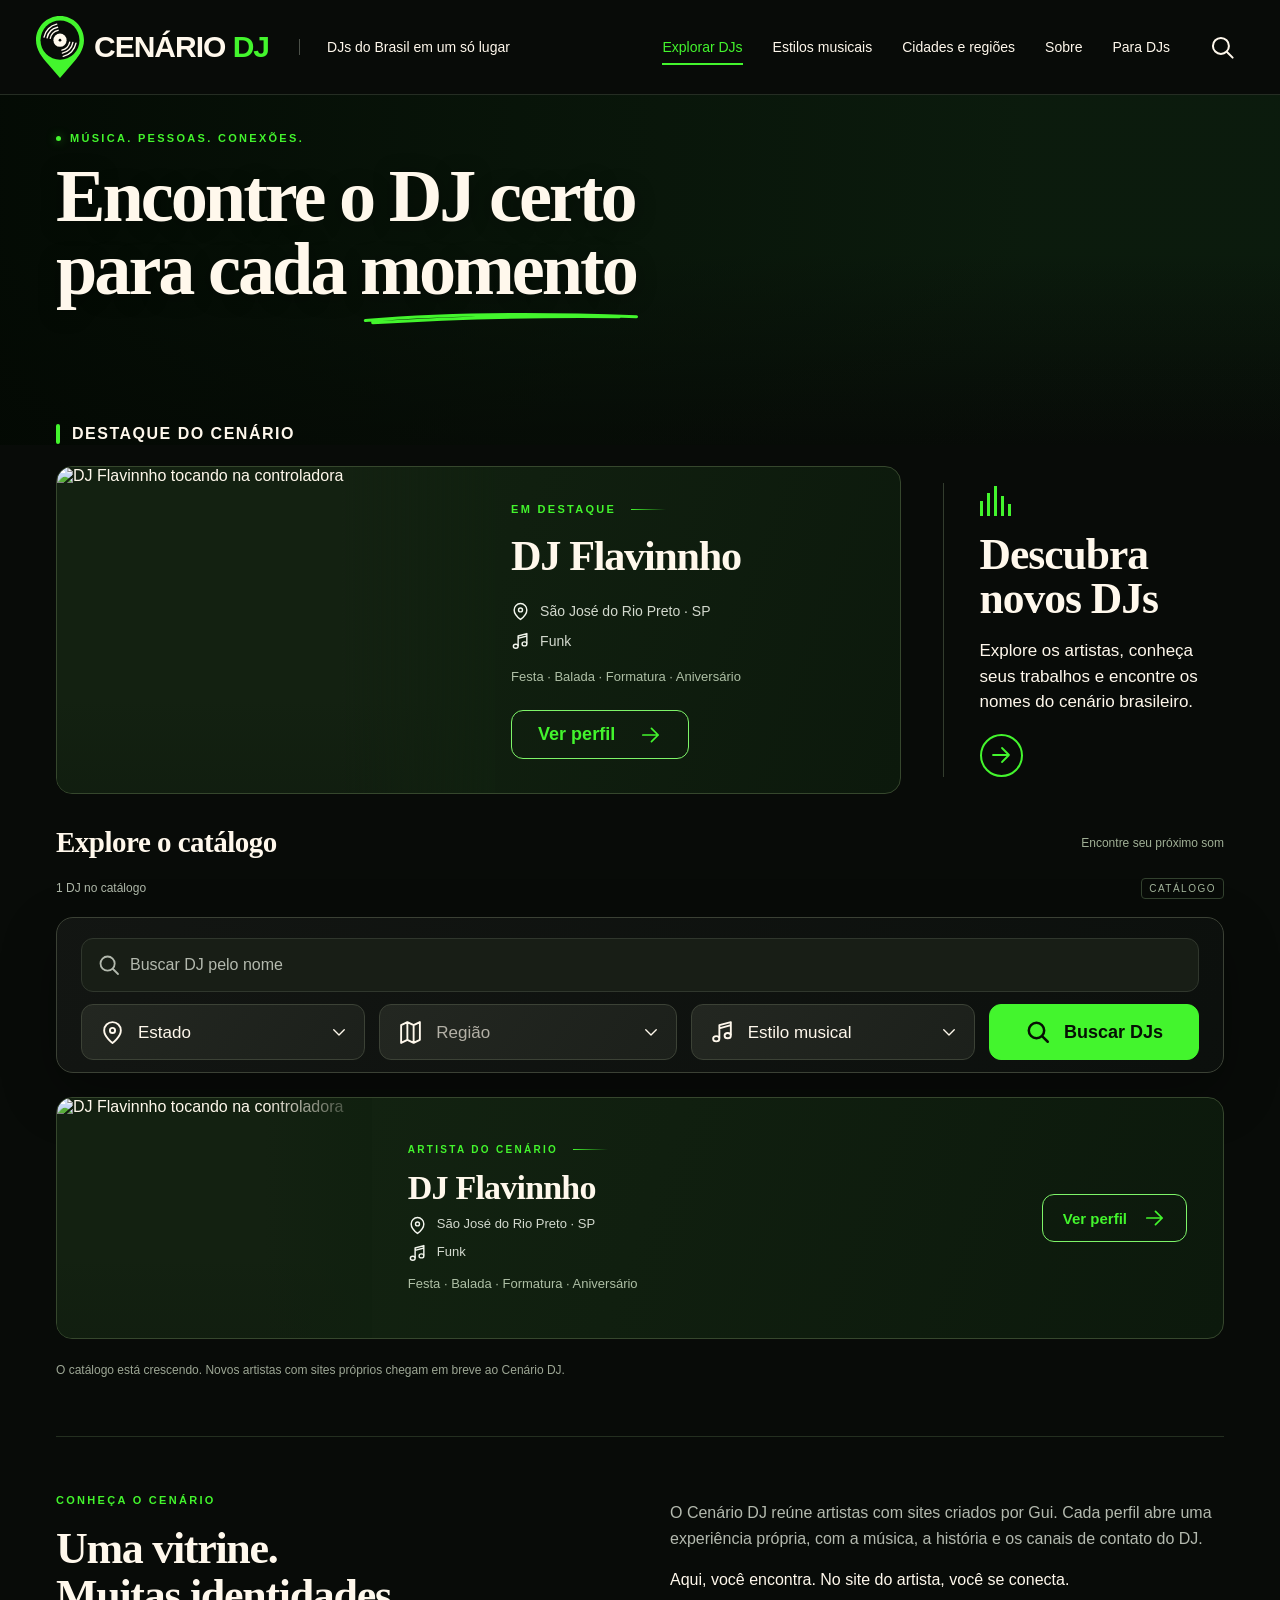
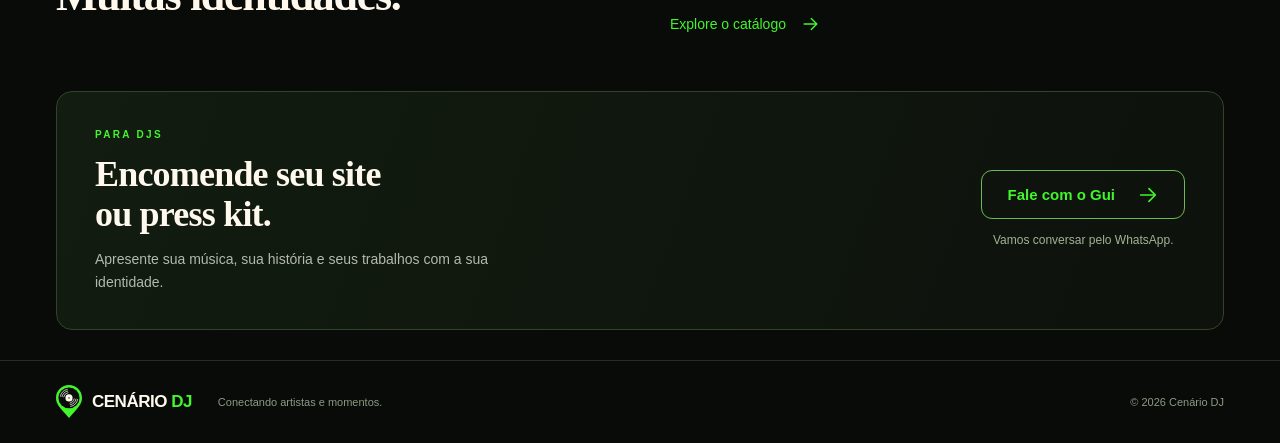
==== commit efdf5b5e: "Improve navigation and place catalog heading above filters" ====
--- a/index.html
+++ b/index.html
@@ -22,18 +22,18 @@
 <meta name="twitter:image" content="https://cardoso-gui.github.io/cenario-dj/assets/cenario-social.png">
 <meta name="twitter:image:alt" content="Cenário DJ: Encontre DJs perto de você. Marca pin e disco entre luzes verdes e uma pista de dança.">
 <link rel="icon" type="image/svg+xml" href="assets/cenario-mark.svg"><link rel="stylesheet" href="css/cenario-home.css?v=20261104-contact">
-<link rel="stylesheet" href="css/visual-refinement.css?v=20261104-heading-name-order">
+<link rel="stylesheet" href="css/visual-refinement.css?v=20261104-heading-name-order-nav-catalog">
 </head>
 <body>
-<a class="skip-link" href="#busca">Pular para a busca</a>
+<a class="skip-link" href="#busca" data-focus="nome">Pular para a busca</a>
 <svg class="svg-library" xmlns="http://www.w3.org/2000/svg" aria-hidden="true"><symbol id="search-icon" viewBox="0 0 24 24"><circle cx="10.6" cy="10.6" r="7.1"/><path d="m16 16 5 5"/></symbol><symbol id="pin-icon" viewBox="0 0 24 24"><path d="M20 10c0 6-8 12-8 12S4 16 4 10a8 8 0 1 1 16 0Z"/><circle cx="12" cy="10" r="2.5"/></symbol><symbol id="map-icon" viewBox="0 0 24 24"><path d="m3 5 6-3 6 3 6-3v17l-6 3-6-3-6 3zm6-3v17m6-14v17"/></symbol><symbol id="note-icon" viewBox="0 0 24 24"><path d="M9 17V5l11-3v12M9 8l11-3"/><ellipse cx="6" cy="18" rx="3" ry="2.5"/><ellipse cx="17" cy="15" rx="3" ry="2.5"/></symbol><symbol id="arrow-icon" viewBox="0 0 24 24"><path d="M4 12h16m-7-7 7 7-7 7"/></symbol><symbol id="chevron-icon" viewBox="0 0 24 24"><path d="m5 9 7 7 7-7"/></symbol></svg>
 <header class="header"><div class="nav-shell">
 <a class="brand" href="./" aria-label="Cenário DJ, início"><img src="assets/cenario-mark.svg" width="54" height="66" alt=""><span>CENÁRIO <b>DJ</b></span></a>
 <p class="brand-tagline">DJs do Brasil em um só lugar</p>
-<nav class="desktop-nav" aria-label="Navegação principal"><a class="active" href="#djs">Explorar DJs</a><a href="#busca" data-focus="estilo">Estilos musicais</a><a href="#busca" data-focus="estado">Cidades e regiões</a><a href="#sobre">Sobre</a></nav>
+<nav class="desktop-nav" aria-label="Navegação principal"><a class="active" href="#djs">Explorar DJs</a><a href="#busca" data-focus="estilo">Estilos musicais</a><a href="#busca" data-focus="estado">Cidades e regiões</a><a href="#sobre">Sobre</a><a href="#encomende">Para DJs</a></nav>
 <button id="open-search" class="icon-btn" type="button" aria-label="Ir para busca por nome" aria-controls="nome"><svg><use href="#search-icon"/></svg></button>
-<button class="menu-btn" id="menu-btn" aria-expanded="false" aria-controls="mobile-nav" aria-label="Abrir menu"><span></span><span></span></button>
-</div><nav class="mobile-nav" id="mobile-nav" aria-label="Menu para celular" hidden><a href="#djs">Explorar DJs</a><a href="#busca" data-focus="estilo">Estilos musicais</a><a href="#busca" data-focus="estado">Cidades e regiões</a><a href="#sobre">Sobre o Cenário</a></nav></header>
+<button class="menu-btn" id="menu-btn" type="button" aria-expanded="false" aria-controls="mobile-nav" aria-label="Abrir menu"><span></span><span></span></button>
+</div><nav class="mobile-nav" id="mobile-nav" aria-label="Menu para celular" hidden><a href="#djs">Explorar DJs</a><a href="#busca" data-focus="estilo">Estilos musicais</a><a href="#busca" data-focus="estado">Cidades e regiões</a><a href="#sobre">Sobre o Cenário</a><a href="#encomende">Para DJs</a></nav></header>
 <main>
 <section class="hero" aria-labelledby="hero-title"><div class="hero-photo" aria-hidden="true"></div><div class="hero-shade" aria-hidden="true"></div><div class="wrap hero-copy"><p class="eyebrow hero-eyebrow"><span class="live-dot"></span> MÚSICA. PESSOAS. CONEXÕES.</p><h1 id="hero-title">Encontre o DJ certo<br>para cada <span>momento<svg viewBox="0 0 340 20" preserveAspectRatio="none" aria-hidden="true"><path d="M3 14Q145 1 337 9M12 17Q170 7 316 9"/></svg></span></h1></div></section>
 <div class="wrap main-wrap">
@@ -42,6 +42,7 @@
 <div id="results"></div>
 <aside class="discover-aside"><div class="equalizer" aria-hidden="true"><i></i><i></i><i></i><i></i><i></i></div><h2>Descubra<br> novos DJs</h2><p>Explore os artistas, conheça seus trabalhos e encontre os nomes do cenário brasileiro.</p><a class="circle-link" href="#sobre" aria-label="Conheça o Cenário DJ"><svg><use href="#arrow-icon"/></svg></a></aside>
 </section>
+<section class="more-catalog" id="djs" aria-labelledby="more-title" tabindex="-1"><div class="more-heading"><h2 id="more-title">Explore o catálogo</h2><p>Encontre seu próximo som</p></div><div class="results-toolbar"><p id="result-count" role="status" aria-live="polite">1 DJ no catálogo</p><button id="clear-filters" class="text-btn" type="button" hidden>Limpar filtros <span aria-hidden="true">×</span></button><span class="catalog-badge">CATÁLOGO</span></div>
 <form class="search-panel" id="busca" role="search" aria-label="Buscar DJs">
 <div id="name-search" class="name-search"><label class="sr-only" for="nome">Nome do DJ</label><div><svg aria-hidden="true"><use href="#search-icon"/></svg><input id="nome" name="nome" type="search" placeholder="Buscar DJ pelo nome" autocomplete="off" enterkeyhint="search"></div></div>
 <div class="filters">
@@ -52,15 +53,15 @@
 </div>
 <p id="region-help" class="sr-only">Escolha um estado para ver suas regiões metropolitanas. Sem filtros, você vê todos os DJs.</p>
 </form>
-<section class="more-catalog" id="djs" aria-labelledby="more-title" tabindex="-1"><div class="more-heading"><h2 id="more-title">Explore o catálogo</h2><p>Encontre seu próximo som</p></div><div class="results-toolbar"><p id="result-count" role="status" aria-live="polite">1 DJ no catálogo</p><button id="clear-filters" class="text-btn" type="button" hidden>Limpar filtros <span aria-hidden="true">×</span></button><span class="catalog-badge">CATÁLOGO</span></div><div class="catalog-grid" id="catalog-grid"></div></section>
+<div class="catalog-grid" id="catalog-grid" role="region" aria-label="Resultados da busca" tabindex="-1"></div></section>
 <p class="catalog-note">O catálogo está crescendo. Novos artistas com sites próprios chegam em breve ao Cenário DJ.</p>
-<section class="about" id="sobre"><div><p class="eyebrow">CONHEÇA O CENÁRIO</p><h2>Uma vitrine.<br>Muitas identidades.</h2></div><div class="about-copy"><p>O Cenário DJ reúne artistas com sites criados por Gui. Cada perfil abre uma experiência própria, com a música, a história e os canais de contato do DJ.</p><p>Aqui, você encontra. No site do artista, você se conecta.</p><a href="#busca" class="text-link">Explore o catálogo <svg><use href="#arrow-icon"/></svg></a></div></section>
-<section class="commission" id="encomende" aria-labelledby="commission-title">
+<section class="about" id="sobre" tabindex="-1"><div><p class="eyebrow">CONHEÇA O CENÁRIO</p><h2>Uma vitrine.<br>Muitas identidades.</h2></div><div class="about-copy"><p>O Cenário DJ reúne artistas com sites criados por Gui. Cada perfil abre uma experiência própria, com a música, a história e os canais de contato do DJ.</p><p>Aqui, você encontra. No site do artista, você se conecta.</p><a href="#busca" data-focus="nome" class="text-link">Explore o catálogo <svg><use href="#arrow-icon"/></svg></a></div></section>
+<section class="commission" id="encomende" aria-labelledby="commission-title" tabindex="-1">
 <div class="commission-copy"><p class="eyebrow">PARA DJS</p><h2 id="commission-title">Encomende seu site<br>ou press kit.</h2><p>Apresente sua música, sua história e seus trabalhos com a sua identidade.</p></div>
 <div class="commission-contact"><a class="commission-btn" href="https://wa.me/5517991951286?text=Ol%C3%A1%2C%20Gui%21%20Tenho%20interesse%20em%20um%20site%20ou%20press%20kit%20para%20meu%20projeto%20de%20DJ." target="_blank" rel="noopener noreferrer" aria-label="Fale com o Gui pelo WhatsApp sobre seu site ou press kit">Fale com o Gui <svg aria-hidden="true"><use href="#arrow-icon"/></svg></a><span>Vamos conversar pelo WhatsApp.</span></div>
 </section>
 </div>
 </main>
 <footer><div class="wrap footer-inner"><a class="brand footer-brand" href="./"><img src="assets/cenario-mark.svg" width="32" height="40" alt=""><span>CENÁRIO <b>DJ</b></span></a><p>Conectando artistas e momentos.</p><span>© <span id="year">2026</span> Cenário DJ</span></div></footer>
-<script src="js/cenario-data.js?v=20261104"></script><script src="js/cenario-catalog.js?v=20261104"></script><script src="js/cenario-home.js?v=20261104-name-visible"></script>
+<script src="js/cenario-data.js?v=20261104"></script><script src="js/cenario-catalog.js?v=20261104"></script><script src="js/cenario-home.js?v=20261104-name-visible-nav-catalog"></script>
 </body></html>
--- a/css/visual-refinement.css
+++ b/css/visual-refinement.css
@@ -105,8 +105,26 @@
   .name-search input { height: 48px; }
 }
 
-/* Keep the featured artist first, with breathing room before the search. */
-.discover-grid + .search-panel { margin-top: 32px; }
+/* Keep the catalog heading and count above its filters and results. */
+.discover-grid + .more-catalog { margin-top: 32px; }
+.more-catalog .catalog-grid { margin-top: 24px; scroll-margin-top: 25px; }
 @media (max-width: 600px) {
-  .discover-grid + .search-panel { margin-top: 24px; }
+  .discover-grid + .more-catalog { margin-top: 24px; }
+  .more-catalog .catalog-grid { margin-top: 20px; }
 }
+
+/* Comfortable header controls and keyboard navigation destinations. */
+.icon-btn, .menu-btn { min-width: 44px; min-height: 44px; flex-shrink: 0; }
+.more-catalog:focus-visible, .catalog-grid:focus-visible, .about:focus-visible, .commission:focus-visible { outline: 2px solid var(--green); outline-offset: 5px; }
+@media (min-width: 601px) and (max-width: 900px) {
+  .nav-shell { gap: 12px; padding-inline: 20px; }
+  .desktop-nav { gap: 10px; }
+}
+@media (max-width: 600px) {
+  .nav-shell { gap: 10px; }
+  .menu-btn { padding: 7px; align-items: center; justify-content: center; }
+}
+@media (max-width: 380px) {
+  .nav-shell { gap: 6px; padding-inline: 16px; }
+  .brand span { font-size: 21px; }
+}
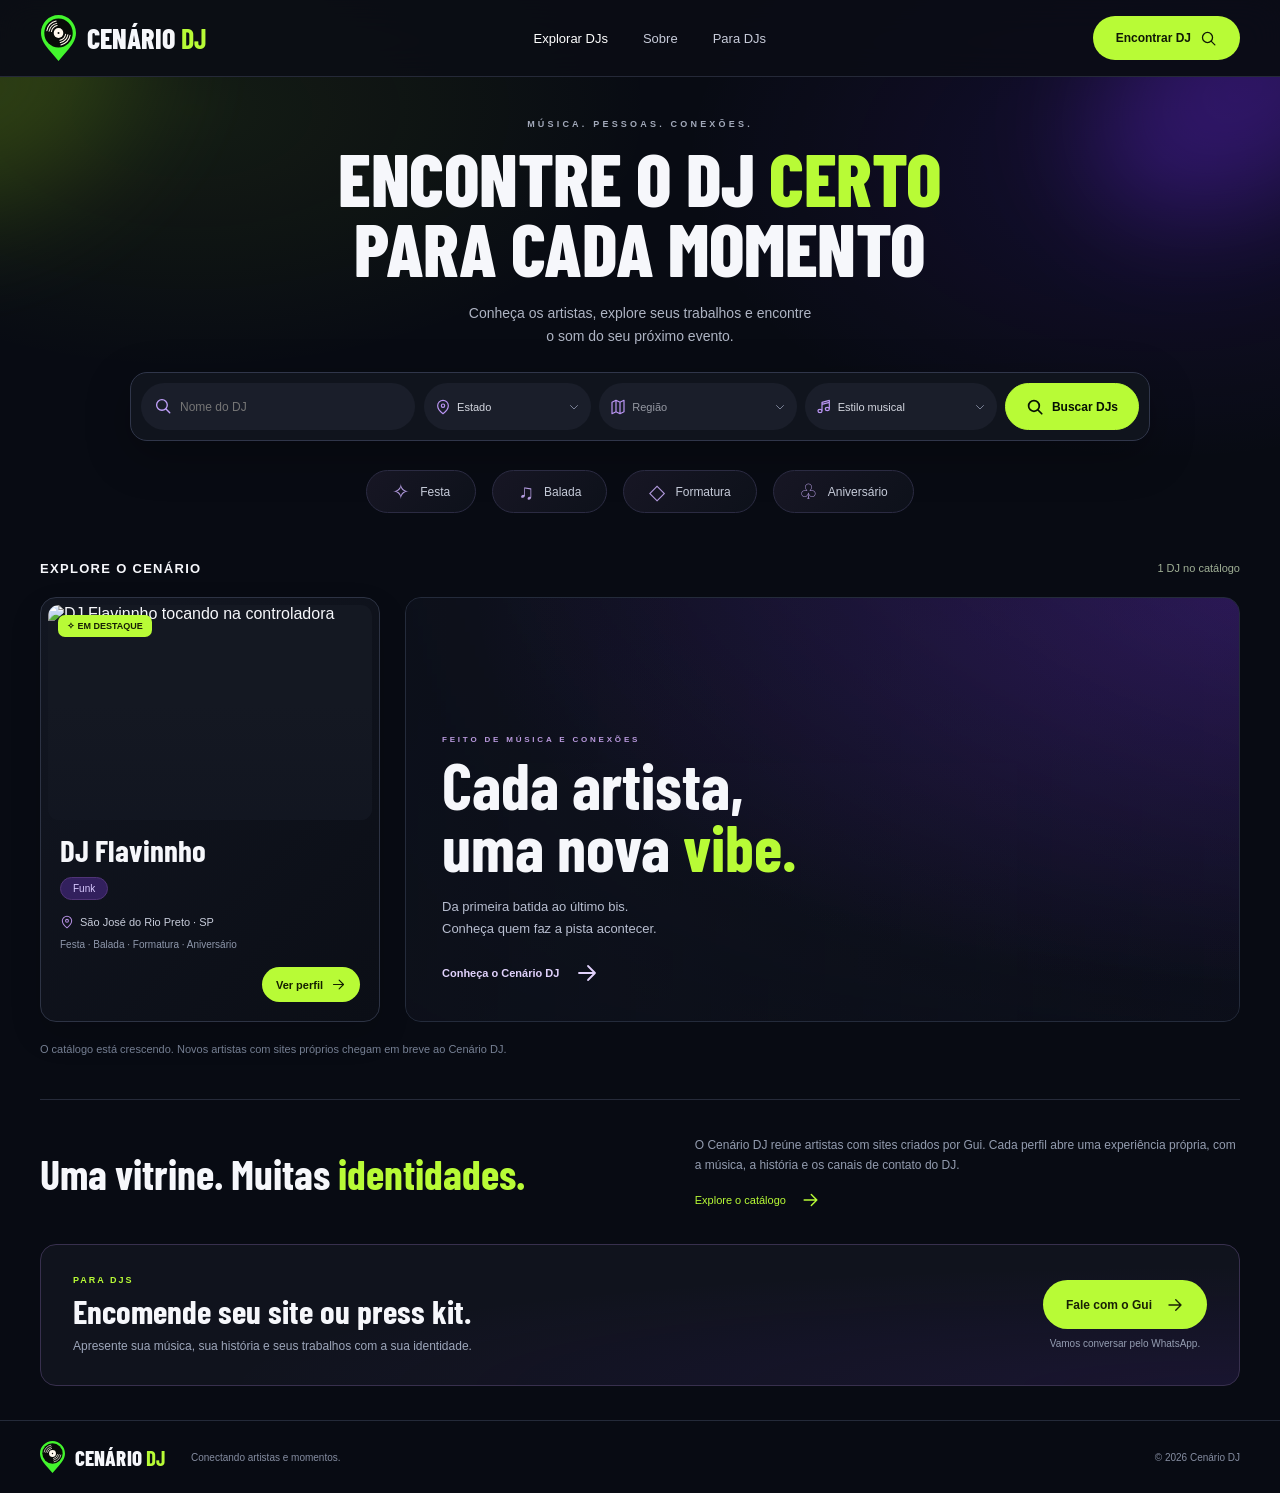
==== commit fd0a2aa5: "Redesenha catálogo com busca no topo e identidade verde e roxa" ====
--- a/index.html
+++ b/index.html
@@ -1,50 +1,55 @@
 <!doctype html>
 <html lang="pt-BR" prefix="og: https://ogp.me/ns#">
 <head>
-<meta charset="utf-8"><meta name="viewport" content="width=device-width, initial-scale=1"><meta name="theme-color" content="#090b09"><meta name="description" content="Explore DJs com sites criados pelo Cenário DJ. Uma nova conexão começa aqui.">
+<meta charset="utf-8"><meta name="viewport" content="width=device-width, initial-scale=1"><meta name="theme-color" content="#080b13"><meta name="description" content="Explore os artistas com sites criados pelo Cenário DJ. Conheça suas músicas, histórias e canais de contato e encontre seu próximo som.">
 <title>Cenário DJ · Encontre o DJ certo</title>
-<link rel="canonical" href="https://cardoso-gui.github.io/cenario-dj/">
+<link rel="canonical" href="https://www.cenariodj.com.br/">
 <meta property="og:type" content="website">
 <meta property="og:locale" content="pt_BR">
 <meta property="og:site_name" content="Cenário DJ">
-<meta property="og:title" content="Cenário DJ · Encontre DJs perto de você">
-<meta property="og:description" content="Conheça os artistas do Cenário DJ e encontre seu próximo som. Explore por estado, região metropolitana e estilo musical.">
-<meta property="og:url" content="https://cardoso-gui.github.io/cenario-dj/">
-<meta property="og:image" content="https://cardoso-gui.github.io/cenario-dj/assets/cenario-social.png">
-<meta property="og:image:secure_url" content="https://cardoso-gui.github.io/cenario-dj/assets/cenario-social.png">
+<meta property="og:title" content="Cenário DJ · Encontre o DJ certo">
+<meta property="og:description" content="Explore os artistas com sites criados pelo Cenário DJ. Conheça suas músicas, histórias e canais de contato e encontre seu próximo som.">
+<meta property="og:url" content="https://www.cenariodj.com.br/">
+<meta property="og:image" content="https://www.cenariodj.com.br/assets/cenario-social.png">
+<meta property="og:image:secure_url" content="https://www.cenariodj.com.br/assets/cenario-social.png">
 <meta property="og:image:type" content="image/png">
 <meta property="og:image:width" content="1734">
 <meta property="og:image:height" content="907">
 <meta property="og:image:alt" content="Marca Cenário DJ com um disco em forma de pin, luzes verdes, público e equipamentos de DJ. Texto: Encontre DJs perto de você.">
 <meta name="twitter:card" content="summary_large_image">
-<meta name="twitter:title" content="Cenário DJ · Encontre DJs perto de você">
-<meta name="twitter:description" content="Conheça os artistas do Cenário DJ e explore por estado, região metropolitana e estilo musical.">
-<meta name="twitter:image" content="https://cardoso-gui.github.io/cenario-dj/assets/cenario-social.png">
+<meta name="twitter:title" content="Cenário DJ · Encontre o DJ certo">
+<meta name="twitter:description" content="Explore os artistas com sites criados pelo Cenário DJ. Conheça suas músicas, histórias e canais de contato e encontre seu próximo som.">
+<meta name="twitter:image" content="https://www.cenariodj.com.br/assets/cenario-social.png">
 <meta name="twitter:image:alt" content="Cenário DJ: Encontre DJs perto de você. Marca pin e disco entre luzes verdes e uma pista de dança.">
 <link rel="icon" type="image/svg+xml" href="assets/cenario-mark.svg"><link rel="stylesheet" href="css/cenario-home.css?v=20261104-contact">
-<link rel="stylesheet" href="css/visual-refinement.css?v=20261104-heading-name-order-nav-catalog">
+
+<link rel="stylesheet" href="css/cenario-night.css?v=20261117">
+<script type="application/ld+json">
+{
+  "@context": "https://schema.org",
+  "@type": "WebSite",
+  "@id": "https://www.cenariodj.com.br/#website",
+  "name": "Cenário DJ",
+  "url": "https://www.cenariodj.com.br/",
+  "description": "Vitrine de artistas com sites criados pelo Cenário DJ. Conheça a música, a história e os canais de contato de cada DJ.",
+  "inLanguage": "pt-BR"
+}
+</script>
 </head>
 <body>
 <a class="skip-link" href="#busca" data-focus="nome">Pular para a busca</a>
 <svg class="svg-library" xmlns="http://www.w3.org/2000/svg" aria-hidden="true"><symbol id="search-icon" viewBox="0 0 24 24"><circle cx="10.6" cy="10.6" r="7.1"/><path d="m16 16 5 5"/></symbol><symbol id="pin-icon" viewBox="0 0 24 24"><path d="M20 10c0 6-8 12-8 12S4 16 4 10a8 8 0 1 1 16 0Z"/><circle cx="12" cy="10" r="2.5"/></symbol><symbol id="map-icon" viewBox="0 0 24 24"><path d="m3 5 6-3 6 3 6-3v17l-6 3-6-3-6 3zm6-3v17m6-14v17"/></symbol><symbol id="note-icon" viewBox="0 0 24 24"><path d="M9 17V5l11-3v12M9 8l11-3"/><ellipse cx="6" cy="18" rx="3" ry="2.5"/><ellipse cx="17" cy="15" rx="3" ry="2.5"/></symbol><symbol id="arrow-icon" viewBox="0 0 24 24"><path d="M4 12h16m-7-7 7 7-7 7"/></symbol><symbol id="chevron-icon" viewBox="0 0 24 24"><path d="m5 9 7 7 7-7"/></symbol></svg>
 <header class="header"><div class="nav-shell">
 <a class="brand" href="./" aria-label="Cenário DJ, início"><img src="assets/cenario-mark.svg" width="54" height="66" alt=""><span>CENÁRIO <b>DJ</b></span></a>
-<p class="brand-tagline">DJs do Brasil em um só lugar</p>
-<nav class="desktop-nav" aria-label="Navegação principal"><a class="active" href="#djs">Explorar DJs</a><a href="#busca" data-focus="estilo">Estilos musicais</a><a href="#busca" data-focus="estado">Cidades e regiões</a><a href="#sobre">Sobre</a><a href="#encomende">Para DJs</a></nav>
-<button id="open-search" class="icon-btn" type="button" aria-label="Ir para busca por nome" aria-controls="nome"><svg><use href="#search-icon"/></svg></button>
+
+<nav class="desktop-nav" aria-label="Navegação principal"><a class="active" href="#djs">Explorar DJs</a><a href="#sobre">Sobre</a><a href="#encomende">Para DJs</a></nav>
+<button id="open-search" class="icon-btn" type="button" aria-label="Ir para busca por nome" aria-controls="nome"><span>Encontrar DJ</span><svg aria-hidden="true"><use href="#search-icon"/></svg></button>
 <button class="menu-btn" id="menu-btn" type="button" aria-expanded="false" aria-controls="mobile-nav" aria-label="Abrir menu"><span></span><span></span></button>
-</div><nav class="mobile-nav" id="mobile-nav" aria-label="Menu para celular" hidden><a href="#djs">Explorar DJs</a><a href="#busca" data-focus="estilo">Estilos musicais</a><a href="#busca" data-focus="estado">Cidades e regiões</a><a href="#sobre">Sobre o Cenário</a><a href="#encomende">Para DJs</a></nav></header>
+</div><nav class="mobile-nav" id="mobile-nav" aria-label="Menu para celular" hidden><a href="#djs">Explorar DJs</a><a href="#sobre">Sobre o Cenário</a><a href="#encomende">Para DJs</a></nav></header>
 <main>
-<section class="hero" aria-labelledby="hero-title"><div class="hero-photo" aria-hidden="true"></div><div class="hero-shade" aria-hidden="true"></div><div class="wrap hero-copy"><p class="eyebrow hero-eyebrow"><span class="live-dot"></span> MÚSICA. PESSOAS. CONEXÕES.</p><h1 id="hero-title">Encontre o DJ certo<br>para cada <span>momento<svg viewBox="0 0 340 20" preserveAspectRatio="none" aria-hidden="true"><path d="M3 14Q145 1 337 9M12 17Q170 7 316 9"/></svg></span></h1></div></section>
-<div class="wrap main-wrap">
-<div class="featured-toolbar"><span>DESTAQUE DO CENÁRIO</span></div>
-<section class="discover-grid" id="destaque" aria-label="DJ em destaque">
-<div id="results"></div>
-<aside class="discover-aside"><div class="equalizer" aria-hidden="true"><i></i><i></i><i></i><i></i><i></i></div><h2>Descubra<br> novos DJs</h2><p>Explore os artistas, conheça seus trabalhos e encontre os nomes do cenário brasileiro.</p><a class="circle-link" href="#sobre" aria-label="Conheça o Cenário DJ"><svg><use href="#arrow-icon"/></svg></a></aside>
-</section>
-<section class="more-catalog" id="djs" aria-labelledby="more-title" tabindex="-1"><div class="more-heading"><h2 id="more-title">Explore o catálogo</h2><p>Encontre seu próximo som</p></div><div class="results-toolbar"><p id="result-count" role="status" aria-live="polite">1 DJ no catálogo</p><button id="clear-filters" class="text-btn" type="button" hidden>Limpar filtros <span aria-hidden="true">×</span></button><span class="catalog-badge">CATÁLOGO</span></div>
+<section class="hero" aria-labelledby="hero-title"><div class="hero-lights" aria-hidden="true"></div><div class="wrap hero-copy"><p class="eyebrow hero-eyebrow">MÚSICA. PESSOAS. CONEXÕES.</p><h1 id="hero-title">Encontre o DJ <em>certo</em><br>para cada momento</h1><p class="hero-description">Conheça os artistas, explore seus trabalhos e encontre<br class="desktop-break"> o som do seu próximo evento.</p>
 <form class="search-panel" id="busca" role="search" aria-label="Buscar DJs">
-<div id="name-search" class="name-search"><label class="sr-only" for="nome">Nome do DJ</label><div><svg aria-hidden="true"><use href="#search-icon"/></svg><input id="nome" name="nome" type="search" placeholder="Buscar DJ pelo nome" autocomplete="off" enterkeyhint="search"></div></div>
+<div id="name-search" class="name-search"><label class="sr-only" for="nome">Nome do DJ</label><div><svg aria-hidden="true"><use href="#search-icon"/></svg><input id="nome" name="nome" type="search" placeholder="Nome do DJ" autocomplete="off" enterkeyhint="search"></div></div>
 <div class="filters">
 <div class="select-field"><svg class="field-icon"><use href="#pin-icon"/></svg><label class="sr-only" for="estado">Estado</label><select id="estado" name="estado"><option value="">Estado</option></select><svg class="chevron"><use href="#chevron-icon"/></svg></div>
 <div class="select-field"><svg class="field-icon"><use href="#map-icon"/></svg><label class="sr-only" for="regiao">Região metropolitana</label><select id="regiao" name="regiao" disabled aria-describedby="region-help"><option value="">Região</option></select><svg class="chevron"><use href="#chevron-icon"/></svg></div>
@@ -52,16 +57,25 @@
 <button type="submit" class="search-btn"><svg><use href="#search-icon"/></svg>Buscar DJs</button>
 </div>
 <p id="region-help" class="sr-only">Escolha um estado para ver suas regiões metropolitanas. Sem filtros, você vê todos os DJs.</p>
-</form>
-<div class="catalog-grid" id="catalog-grid" role="region" aria-label="Resultados da busca" tabindex="-1"></div></section>
+</form></div></section>
+<div class="wrap main-wrap">
+<section class="more-catalog" id="djs" aria-labelledby="more-title" tabindex="-1">
+<div class="event-shortcuts" role="group" aria-label="Filtrar por tipo de evento">
+<button type="button" data-event="Festa" aria-pressed="false"><span aria-hidden="true">✧</span> Festa</button><button type="button" data-event="Balada" aria-pressed="false"><span aria-hidden="true">♫</span> Balada</button><button type="button" data-event="Formatura" aria-pressed="false"><span aria-hidden="true">◇</span> Formatura</button><button type="button" data-event="Aniversário" aria-pressed="false"><span aria-hidden="true">♧</span> Aniversário</button>
+</div>
+<div class="more-heading"><h2 id="more-title">Explore o cenário</h2><div class="results-toolbar"><p id="result-count" role="status" aria-live="polite">1 DJ no catálogo</p><button id="clear-filters" class="text-btn" type="button" hidden>Limpar filtros <span aria-hidden="true">×</span></button></div></div>
+<div class="catalog-layout">
+<div class="catalog-grid" id="catalog-grid" role="region" aria-label="Resultados da busca" tabindex="-1"></div>
+<aside class="scene-editorial" aria-label="Conheça o Cenário DJ"><div class="scene-photo" aria-hidden="true"></div><div class="scene-copy"><p class="eyebrow">FEITO DE MÚSICA E CONEXÕES</p><h2>Cada artista, <br>uma nova <em>vibe.</em></h2><p>Da primeira batida ao último bis.<br>Conheça quem faz a pista acontecer.</p><a href="#sobre" class="scene-link">Conheça o Cenário DJ <svg aria-hidden="true"><use href="#arrow-icon"/></svg></a></div></aside>
+</div></section>
 <p class="catalog-note">O catálogo está crescendo. Novos artistas com sites próprios chegam em breve ao Cenário DJ.</p>
-<section class="about" id="sobre" tabindex="-1"><div><p class="eyebrow">CONHEÇA O CENÁRIO</p><h2>Uma vitrine.<br>Muitas identidades.</h2></div><div class="about-copy"><p>O Cenário DJ reúne artistas com sites criados por Gui. Cada perfil abre uma experiência própria, com a música, a história e os canais de contato do DJ.</p><p>Aqui, você encontra. No site do artista, você se conecta.</p><a href="#busca" data-focus="nome" class="text-link">Explore o catálogo <svg><use href="#arrow-icon"/></svg></a></div></section>
+<section class="about" id="sobre" tabindex="-1"><div><p class="eyebrow">CONHEÇA O CENÁRIO</p><h2>Uma vitrine. Muitas <em>identidades.</em></h2></div><div class="about-copy"><p>O Cenário DJ reúne artistas com sites criados por Gui. Cada perfil abre uma experiência própria, com a música, a história e os canais de contato do DJ.</p><p>Aqui, você encontra. No site do artista, você se conecta.</p><a href="#busca" data-focus="nome" class="text-link">Explore o catálogo <svg><use href="#arrow-icon"/></svg></a></div></section>
 <section class="commission" id="encomende" aria-labelledby="commission-title" tabindex="-1">
-<div class="commission-copy"><p class="eyebrow">PARA DJS</p><h2 id="commission-title">Encomende seu site<br>ou press kit.</h2><p>Apresente sua música, sua história e seus trabalhos com a sua identidade.</p></div>
+<div class="commission-copy"><p class="eyebrow">PARA DJS</p><h2 id="commission-title">Encomende seu site <br>ou press kit.</h2><p>Apresente sua música, sua história e seus trabalhos com a sua identidade.</p></div>
 <div class="commission-contact"><a class="commission-btn" href="https://wa.me/5517991951286?text=Ol%C3%A1%2C%20Gui%21%20Tenho%20interesse%20em%20um%20site%20ou%20press%20kit%20para%20meu%20projeto%20de%20DJ." target="_blank" rel="noopener noreferrer" aria-label="Fale com o Gui pelo WhatsApp sobre seu site ou press kit">Fale com o Gui <svg aria-hidden="true"><use href="#arrow-icon"/></svg></a><span>Vamos conversar pelo WhatsApp.</span></div>
 </section>
 </div>
 </main>
 <footer><div class="wrap footer-inner"><a class="brand footer-brand" href="./"><img src="assets/cenario-mark.svg" width="32" height="40" alt=""><span>CENÁRIO <b>DJ</b></span></a><p>Conectando artistas e momentos.</p><span>© <span id="year">2026</span> Cenário DJ</span></div></footer>
-<script src="js/cenario-data.js?v=20261104"></script><script src="js/cenario-catalog.js?v=20261104"></script><script src="js/cenario-home.js?v=20261104-name-visible-nav-catalog"></script>
+<script src="js/cenario-data.js?v=20261104"></script><script src="js/cenario-catalog.js?v=20261117-events"></script><script src="js/cenario-home.js?v=20261117-night"></script>
 </body></html>
--- a/css/cenario-night.css
+++ b/css/cenario-night.css
@@ -0,0 +1,12 @@
+@font-face{font-family:'Barlow Condensed';font-style:normal;font-weight:700;font-display:swap;src:url('../assets/fonts/barlow-condensed-700.ttf') format('truetype')}
+@font-face{font-family:'Barlow Condensed';font-style:normal;font-weight:800;font-display:swap;src:url('../assets/fonts/barlow-condensed-800.ttf') format('truetype')}
+:root{--bg:#080b13;--surface:#10141f;--green:#b8fb36;--cream:#f6f7fb;--muted:#a6adbd;--line:#282e40;font-family:Inter,Arial,sans-serif;background:var(--bg);color:var(--cream)}
+body{background:radial-gradient(ellipse 460px 260px at 15% 110px,#9adf1615,transparent),radial-gradient(ellipse 480px 300px at 91% 160px,#6825ff20,transparent),#080b13}h1,h2,.brand span{font-family:'Barlow Condensed','Arial Narrow',Impact,sans-serif}h1,h2{letter-spacing:0}em{font-style:normal;color:var(--green)}.wrap{max-width:1250px;width:calc(100% - 80px)}.header{background:#0b0e16d9;border-bottom:1px solid #252938;backdrop-filter:blur(16px)}.nav-shell{max-width:1250px;min-height:76px;padding:0;margin:auto;gap:24px;width:calc(100% - 80px)}.brand img{width:37px;height:46px}.brand span{font-size:28px;letter-spacing:.1px}.brand-tagline{display:none}.desktop-nav{gap:35px;font-size:13px;margin:auto}.desktop-nav a{padding:26px 0;color:#c8ccda}.desktop-nav a.active{color:#fff}.desktop-nav a.active:after{display:none}.icon-btn{display:flex;gap:9px;background:var(--green);border-radius:30px;padding:11px 23px;color:#101806;min-height:44px;font-size:12px;font-weight:800}.icon-btn svg{width:17px;height:17px}.icon-btn:hover{background:#ceff79}.hero{min-height:0;overflow:visible;background:transparent;position:relative}.hero-lights{position:absolute;inset:0;overflow:hidden;pointer-events:none}.hero-lights:before,.hero-lights:after{content:'';position:absolute;width:320px;height:210px;top:-90px;filter:blur(60px);border-radius:50%;opacity:.2;transform:rotate(-30deg);background:#a8ed18;left:-170px}.hero-lights:after{left:auto;right:-120px;background:#7a2cff;opacity:.3}.hero-copy{padding:40px 0 0;text-align:center}.hero-eyebrow{justify-content:center;font-size:9px;letter-spacing:3.2px;color:#a2a9ba;margin-bottom:12px}h1{font-size:clamp(52px,5.8vw,84px);line-height:.94;letter-spacing:-.5px;font-weight:800;text-transform:uppercase;text-shadow:none;margin:0}h1 em{white-space:nowrap}.hero-description{color:#aeb4c3;font-size:14px;line-height:1.65;margin:19px auto 24px}.search-panel{margin:0 auto;max-width:1020px;padding:10px;border:1px solid #30364a;border-radius:17px;background:#11151ee8;box-shadow:0 14px 45px #0004;display:grid;grid-template-columns:1.15fr 3fr;gap:9px;text-align:left}.name-search{padding:0;max-width:none}.name-search>div{height:100%}.name-search input{height:47px;background:#1a1e2a;border-color:transparent;border-radius:30px;font-size:12px;padding-left:38px}.name-search svg{width:18px;height:18px;left:13px;top:14px;color:#c0a0fa}.filters{grid-template-columns:1fr 1.18fr 1.15fr auto;gap:8px}.select-field{height:47px;border:1px solid transparent;border-radius:30px;background:#1a1e2a}.select-field select{font-size:11px;padding-left:32px;padding-right:25px;border-radius:30px;color:#d4d7e0}.select-field option{background:#171b28;color:#fff}.field-icon{width:16px;height:16px;left:10px;color:#ba95f3}.chevron{width:12px;right:10px;color:#858ca2}.search-btn{min-height:47px;padding:0 20px;gap:8px;border-radius:30px;font-size:12px}.search-btn svg{width:18px;height:18px}.search-btn:hover{background:#d0ff7e}.main-wrap{margin-top:0;z-index:1}.more-catalog{margin-top:29px}.event-shortcuts{display:flex;gap:16px;justify-content:center;margin:0 0 26px}.event-shortcuts button{min-height:43px;padding:9px 25px;display:flex;align-items:center;justify-content:center;gap:10px;border:1px solid #2b2b42;border-radius:24px;background:linear-gradient(130deg,#171624,#0d111a);color:#c6cbd9;font-size:12px;transition:border-color .2s,background .2s}.event-shortcuts button span{font-size:21px;color:#b39bdf;line-height:1}.event-shortcuts button:hover{border-color:#8a64bd}.event-shortcuts button[aria-pressed=true]{border-color:var(--green);color:var(--green);background:#b8fb3610}.event-shortcuts button[aria-pressed=true] span{color:var(--green)}.more-heading{margin:0 0 15px;min-height:30px;gap:15px}.more-heading h2{font-family:Inter,Arial,sans-serif;font-size:13px;letter-spacing:1.3px;text-transform:uppercase;font-weight:700}.results-toolbar{min-height:0;font-size:11px;gap:15px}.catalog-layout{display:grid;grid-template-columns:340px minmax(0,1fr);gap:25px;align-items:stretch}.catalog-grid{display:grid;grid-template-columns:repeat(auto-fit,minmax(260px,1fr));gap:22px;scroll-margin-top:24px;min-width:0}.dj-card,.compact-card{background:linear-gradient(135deg,#121621,#0b0e16);border:1px solid #2d3344;border-radius:16px;display:flex;flex-direction:column;min-height:0;box-shadow:0 14px 32px #0002}.dj-card:hover{border-color:#665182;box-shadow:0 15px 35px #0006;transform:translateY(-3px)}.dj-photo,.compact-card .dj-photo{min-height:0;height:215px;margin:7px 7px 0;border-radius:11px;overflow:hidden;position:relative;background:#141822}.dj-photo a{display:block;height:100%}.dj-photo img{object-fit:cover;object-position:center 37%;width:100%;height:100%;transition:transform .4s}.dj-card:hover .dj-photo img{transform:scale(1.035)}.dj-photo:after{pointer-events:none;background:linear-gradient(0deg,#111520b3,transparent 55%)}.artist-feature{position:absolute;top:10px;left:10px;border-radius:7px;background:var(--green);color:#172006;padding:6px 9px;font-size:9px;font-weight:800;z-index:1}.dj-info,.compact-card .dj-info{padding:14px 19px 19px;margin:0;display:flex;flex-direction:column;align-items:flex-start;flex:1}.dj-info h2,.compact-card .dj-info h2{font-size:31px;line-height:1.05;letter-spacing:.1px;margin:0 0 10px;white-space:normal}.artist-tags{display:flex;gap:6px;margin-bottom:14px}.artist-tags span{padding:5px 12px;border-radius:20px;background:#32205d;color:#d8c8ff;font-size:10px;border:1px solid #503477}.dj-meta,.compact-card .dj-meta{font-size:11px;color:#c7ccda;margin:0 0 7px;line-height:1.5;gap:6px}.dj-meta svg{width:14px;height:14px;color:#b18cde}.dj-events,.compact-card .dj-events{font-size:10px;color:#8e97ab;line-height:1.6;margin:0 0 14px}.profile-btn,.compact-card .profile-btn{margin:0 0 0 auto;min-height:35px;font-family:Inter,Arial,sans-serif;font-size:11px;border-radius:22px;padding:7px 14px;gap:8px;background:var(--green);color:#142000;border:0}.profile-btn svg{width:15px;height:15px}.compact-card .profile-btn:hover{background:#d0ff7e}.scene-editorial{position:relative;min-height:390px;overflow:hidden;border-radius:16px;border:1px solid #242b3b;display:flex;align-items:flex-end;background:#101321;isolation:isolate}.scene-photo{position:absolute;inset:0;background:linear-gradient(90deg,#0c1018e8,#10132138),linear-gradient(0deg,#080b13db,transparent),url('../assets/home-publico.jpg') center/cover;opacity:.7;z-index:-1}.scene-editorial:after{content:'';position:absolute;inset:0;background:radial-gradient(ellipse at 100% 0,#6d28d54a,transparent 65%);pointer-events:none;z-index:-1}.scene-copy{padding:36px}.scene-copy .eyebrow{font-size:8px;letter-spacing:2.8px;color:#ba9ade}.scene-copy h2{font-size:65px;line-height:.95;font-weight:700;margin:0 0 18px}.scene-copy p:not(.eyebrow){font-size:13px;line-height:1.7;color:#b8bed0}.scene-link{display:inline-flex;align-items:center;gap:16px;font-size:11px;font-weight:600;padding-top:8px;color:#e1d2fc}.scene-link span{font-size:20px;color:var(--green)}.catalog-note{margin:19px 0 0;color:#778195;font-size:11px;line-height:1.6}.about{margin-top:40px;padding:35px 0 32px;border-color:#262b3a;display:grid;grid-template-columns:1.1fr 1fr;gap:55px;align-items:center}.about .eyebrow{display:none}.about h2{font-family:'Barlow Condensed',Impact,sans-serif;font-size:42px;font-weight:700;line-height:1.02;letter-spacing:0}.about-copy{padding:0}.about-copy p{font-size:12px;line-height:1.7;margin-bottom:9px;color:#939caf}.about-copy p+p{display:none}.about .text-link{font-size:11px}.commission{margin:0;padding:28px 32px;border:1px solid #38304e;border-radius:16px;background:radial-gradient(ellipse at 100% 100%,#6925da1a,transparent 60%),#10131d;display:flex;align-items:center;justify-content:space-between;gap:25px}.commission .eyebrow{font-size:9px;letter-spacing:2px;margin-bottom:6px}.commission h2{font-family:'Barlow Condensed',Impact,sans-serif;font-size:33px;line-height:1.1;letter-spacing:0;margin-bottom:8px}.commission h2 br{display:none}.commission-copy>p:last-child{font-size:12px;color:#9da6ba;margin:0;max-width:470px}.commission-contact{display:flex;flex-direction:column;align-items:center;gap:9px}.commission-btn{border:0;border-radius:25px;background:var(--green);color:#182005;padding:12px 23px;font-size:12px;font-weight:700;display:flex;align-items:center;gap:14px;white-space:nowrap}.commission-btn svg{width:18px;height:18px}.commission-contact>span{font-size:10px;color:#949db2}footer{border-color:#242a39;margin-top:34px;padding:20px 0}.footer-inner{font-size:10px;color:#858da1}.footer-brand img{width:25px;height:32px}.footer-brand span{font-size:21px;color:#f6f7fb}.empty-state{background:#111624;border-color:#30364a;min-height:390px;padding:25px}.empty-state h2{font-family:'Barlow Condensed',Impact,sans-serif;font-size:35px}.empty-state p{font-size:12px}.empty-state button{border-color:var(--green)}.grid-empty{grid-column:1/-1}.mobile-nav{background:#0c101a;border-color:#2e3448}.icon-btn,.menu-btn{min-width:44px;min-height:44px;flex-shrink:0}
+@media(min-width:1600px){.hero-copy{padding-top:48px}.hero{min-height:0}.dj-card,.dj-photo,.empty-state{min-height:0}.nav-shell{min-height:80px}.brand span{font-size:28px}.desktop-nav{font-size:13px}.filters{grid-template-columns:1fr 1.18fr 1.15fr auto}.select-field{height:47px}.dj-info h2{font-size:31px}}
+@media(max-width:1050px){.wrap,.nav-shell{width:calc(100% - 48px)}.desktop-nav{gap:22px}.search-panel{grid-template-columns:1fr}.name-search input{height:45px}.filters{grid-template-columns:1fr 1.1fr 1.1fr auto}.hero-copy{padding-top:35px}h1{font-size:72px}.catalog-layout{grid-template-columns:310px minmax(0,1fr);gap:20px}.scene-copy{padding:28px}.scene-copy h2{font-size:52px}.about{gap:25px}.about h2{font-size:36px}}
+@media(max-width:750px){.wrap,.nav-shell{width:calc(100% - 36px)}.nav-shell{min-height:68px;padding:0;gap:14px}.desktop-nav{display:none}.icon-btn{margin-left:auto;font-size:11px;padding:9px 15px}.menu-btn{display:flex;align-items:center;justify-content:center;padding:8px;gap:5px}.menu-btn span{height:2px;width:20px}.brand img{width:29px;height:38px}.brand span{font-size:24px}.hero-copy{padding-top:30px}.hero-eyebrow{font-size:8px;letter-spacing:2.2px}h1{font-size:clamp(45px,8.6vw,65px);line-height:.97;letter-spacing:-.4px}.hero-description{font-size:12px;margin:16px 0 22px}.search-panel{padding:9px;border-radius:16px}.name-search input{font-size:12px}.select-field select{font-size:12px}.filters{grid-template-columns:1fr 1fr;gap:8px}.search-btn{min-height:46px;font-size:12px}.select-field{height:46px}.more-catalog{margin-top:21px}.event-shortcuts{gap:8px;justify-content:flex-start;flex-wrap:wrap;margin-bottom:23px}.event-shortcuts button{flex:1;min-width:120px;padding:8px 13px;font-size:11px;min-height:40px}.more-heading{flex-direction:row;align-items:center;margin-bottom:14px;gap:10px}.more-heading h2{font-size:11px}.results-toolbar{font-size:10px;gap:8px;flex-wrap:wrap;justify-content:flex-end}.catalog-layout{grid-template-columns:minmax(0,1fr);gap:23px}.catalog-grid{grid-template-columns:repeat(auto-fit,minmax(240px,1fr))}.dj-photo,.compact-card .dj-photo{height:260px;min-height:0}.dj-photo img{object-position:center 35%}.compact-card .dj-info{padding:17px 20px 20px}.compact-card .dj-info h2{font-size:35px}.compact-card .dj-meta{font-size:12px}.compact-card .dj-events{font-size:11px}.compact-card .profile-btn{min-height:39px;font-size:12px}.scene-editorial{min-height:240px}.scene-copy{padding:27px}.scene-copy h2{font-size:47px}.scene-copy p:not(.eyebrow){font-size:12px}.scene-copy h2 br{display:none}.scene-photo{background-position:center 60%}.catalog-note{font-size:10px;margin-top:16px}.about{margin-top:27px;padding:27px 0;grid-template-columns:1fr;gap:15px}.about h2{font-size:38px;max-width:330px}.about-copy p{font-size:12px}.commission{padding:24px;display:block}.commission h2{font-size:31px;margin-bottom:10px}.commission h2 br{display:block}.commission-copy>p:last-child{font-size:12px;line-height:1.6}.commission-contact{margin-top:20px;align-items:flex-start}.commission-btn{font-size:12px}footer{margin-top:27px}.footer-inner{gap:15px}.footer-inner>span{font-size:9px}.footer-brand span{font-size:19px}.empty-state{min-height:300px}.desktop-break{display:none}}
+@media(max-width:370px){.icon-btn span{display:none}.icon-btn{padding:10px 13px}.brand span{font-size:22px}h1{font-size:42px}.more-heading h2{font-size:10px}.event-shortcuts button{min-width:115px}}
+@media(prefers-reduced-motion:reduce){.dj-card:hover{transform:none}.dj-card:hover .dj-photo img{transform:none}.hero-lights:before,.hero-lights:after{filter:blur(60px)}}
+
+.name-search{margin-bottom:0}.more-catalog .catalog-grid{margin-top:0}.hero-copy{padding-bottom:0}.compact-card .dj-info h2{font-family:'Barlow Condensed',Impact,sans-serif}.more-catalog:focus-visible,.catalog-grid:focus-visible,.about:focus-visible,.commission:focus-visible{outline:2px solid var(--green);outline-offset:5px}
+@media(max-width:750px){input,select,.name-search input,.select-field select{font-size:16px}.select-field select{padding-left:32px}.name-search input{height:46px}.name-search svg{top:14px}.hero-copy{padding-bottom:0}.main-wrap{margin-top:0}}
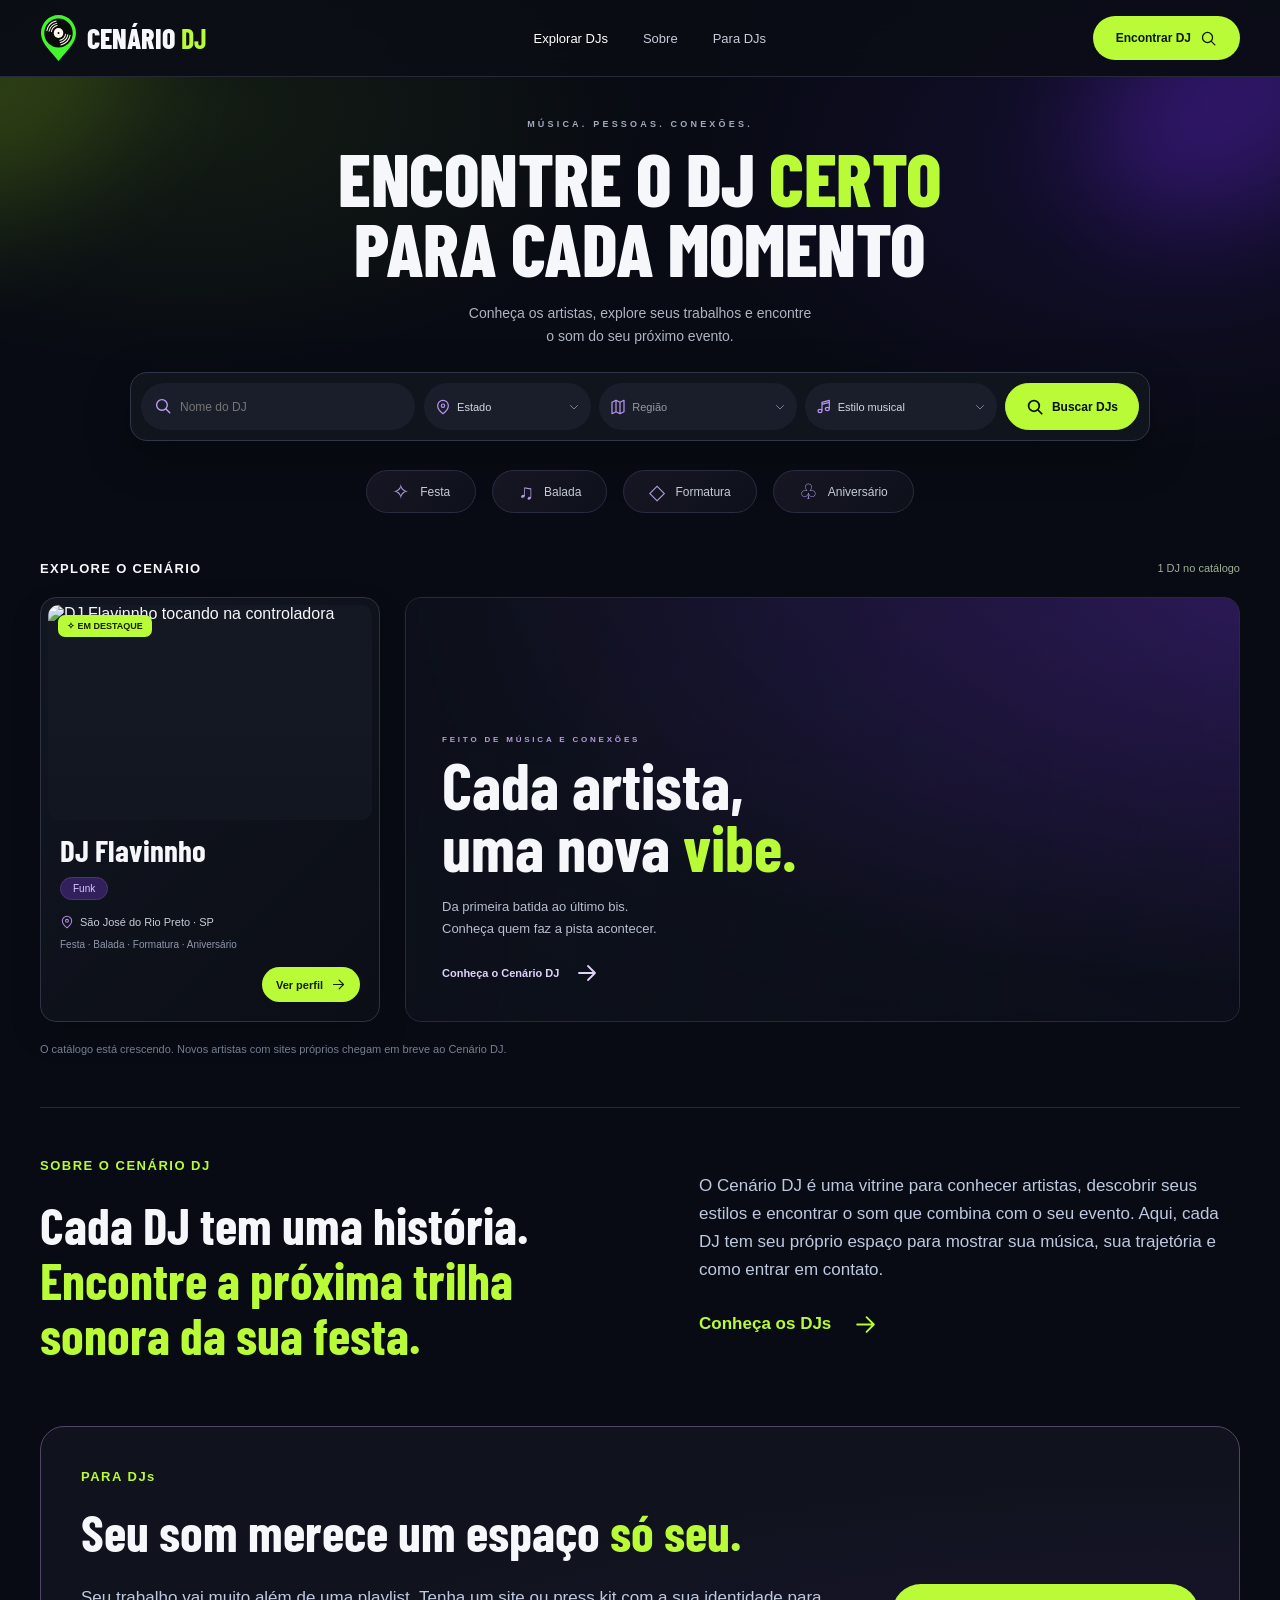
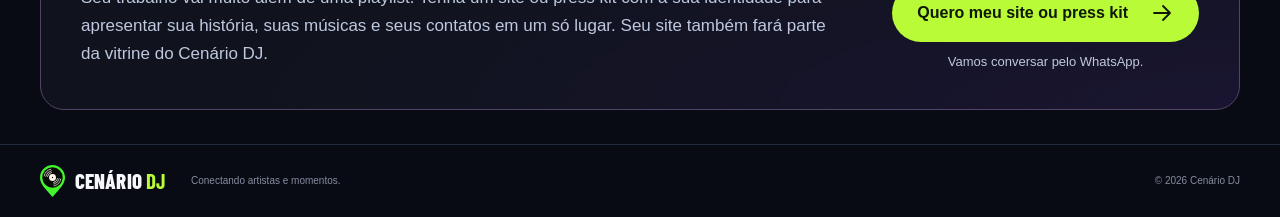
==== commit f1740dff: "Renova seções Sobre e Para DJs com apresentação acolhedora e layout responsivo" ====
--- a/index.html
+++ b/index.html
@@ -24,6 +24,7 @@
 <link rel="icon" type="image/svg+xml" href="assets/cenario-mark.svg"><link rel="stylesheet" href="css/cenario-home.css?v=20261104-contact">
 
 <link rel="stylesheet" href="css/cenario-night.css?v=20261117">
+<link rel="stylesheet" href="css/cenario-sections.css?v=20261117">
 <script type="application/ld+json">
 {
   "@context": "https://schema.org",
@@ -69,10 +70,14 @@
 <aside class="scene-editorial" aria-label="Conheça o Cenário DJ"><div class="scene-photo" aria-hidden="true"></div><div class="scene-copy"><p class="eyebrow">FEITO DE MÚSICA E CONEXÕES</p><h2>Cada artista, <br>uma nova <em>vibe.</em></h2><p>Da primeira batida ao último bis.<br>Conheça quem faz a pista acontecer.</p><a href="#sobre" class="scene-link">Conheça o Cenário DJ <svg aria-hidden="true"><use href="#arrow-icon"/></svg></a></div></aside>
 </div></section>
 <p class="catalog-note">O catálogo está crescendo. Novos artistas com sites próprios chegam em breve ao Cenário DJ.</p>
-<section class="about" id="sobre" tabindex="-1"><div><p class="eyebrow">CONHEÇA O CENÁRIO</p><h2>Uma vitrine. Muitas <em>identidades.</em></h2></div><div class="about-copy"><p>O Cenário DJ reúne artistas com sites criados por Gui. Cada perfil abre uma experiência própria, com a música, a história e os canais de contato do DJ.</p><p>Aqui, você encontra. No site do artista, você se conecta.</p><a href="#busca" data-focus="nome" class="text-link">Explore o catálogo <svg><use href="#arrow-icon"/></svg></a></div></section>
+<section class="about" id="sobre" aria-labelledby="about-title" tabindex="-1">
+<div><p class="eyebrow">SOBRE O CENÁRIO DJ</p><h2 id="about-title">Cada DJ tem uma história. <em>Encontre a próxima trilha sonora da sua festa.</em></h2></div>
+<div class="about-copy"><p>O Cenário DJ é uma vitrine para conhecer artistas, descobrir seus estilos e encontrar o som que combina com o seu evento. Aqui, cada DJ tem seu próprio espaço para mostrar sua música, sua trajetória e como entrar em contato.</p><a href="#djs" class="text-link">Conheça os DJs <svg aria-hidden="true"><use href="#arrow-icon"/></svg></a></div>
+</section>
 <section class="commission" id="encomende" aria-labelledby="commission-title" tabindex="-1">
-<div class="commission-copy"><p class="eyebrow">PARA DJS</p><h2 id="commission-title">Encomende seu site <br>ou press kit.</h2><p>Apresente sua música, sua história e seus trabalhos com a sua identidade.</p></div>
-<div class="commission-contact"><a class="commission-btn" href="https://wa.me/5517991951286?text=Ol%C3%A1%2C%20Gui%21%20Tenho%20interesse%20em%20um%20site%20ou%20press%20kit%20para%20meu%20projeto%20de%20DJ." target="_blank" rel="noopener noreferrer" aria-label="Fale com o Gui pelo WhatsApp sobre seu site ou press kit">Fale com o Gui <svg aria-hidden="true"><use href="#arrow-icon"/></svg></a><span>Vamos conversar pelo WhatsApp.</span></div>
+<div class="commission-heading"><p class="eyebrow">PARA DJs</p><h2 id="commission-title">Seu som merece um espaço <em>só seu.</em></h2></div>
+<div class="commission-copy"><p>Seu trabalho vai muito além de uma playlist. Tenha um site ou press kit com a sua identidade para apresentar sua história, suas músicas e seus contatos em um só lugar. Seu site também fará parte da vitrine do Cenário DJ.</p></div>
+<div class="commission-contact"><a class="commission-btn" href="https://wa.me/5517991951286?text=Ol%C3%A1%2C%20Gui%21%20Tenho%20interesse%20em%20um%20site%20ou%20press%20kit%20para%20meu%20projeto%20de%20DJ." target="_blank" rel="noopener noreferrer" aria-label="Quero meu site ou press kit: conversar com o Gui pelo WhatsApp">Quero meu site ou press kit <svg aria-hidden="true"><use href="#arrow-icon"/></svg></a><span>Vamos conversar pelo WhatsApp.</span></div>
 </section>
 </div>
 </main>
--- a/css/cenario-sections.css
+++ b/css/cenario-sections.css
@@ -0,0 +1,84 @@
+/* Approved editorial sections. Scoped to the Cenário DJ home. */
+.about {
+  margin-top: 48px;
+  padding: 48px 0 64px;
+  grid-template-columns: 1.1fr 1fr;
+  gap: 64px;
+  align-items: center;
+}
+.about .eyebrow, .commission .eyebrow {
+  display: block;
+  color: var(--green);
+  font-size: 13px;
+  font-weight: 700;
+  letter-spacing: 1.5px;
+  margin: 0 0 20px;
+}
+.about h2, .commission h2 {
+  font-family: 'Barlow Condensed', 'Arial Narrow', Impact, sans-serif;
+  font-size: clamp(36px, 4vw, 54px);
+  font-weight: 700;
+  line-height: 1.08;
+  letter-spacing: 0;
+  margin: 0;
+}
+.about h2 em { display: block; }
+.about-copy p, .commission-copy > p:last-child {
+  color: #bec8df;
+  font-size: 17px;
+  line-height: 1.65;
+  margin: 0;
+  max-width: none;
+}
+.about .text-link {
+  display: inline-flex;
+  align-items: center;
+  gap: 22px;
+  color: var(--green);
+  font-size: 17px;
+  font-weight: 700;
+  margin-top: 18px;
+  min-height: 44px;
+}
+.about .text-link svg { width: 25px; height: 25px; }
+.commission {
+  display: grid;
+  grid-template-columns: minmax(0, 1fr) auto;
+  gap: 24px 48px;
+  padding: 40px;
+  border: 1px solid #514467;
+  border-radius: 24px;
+}
+.commission-heading { grid-column: 1 / -1; }
+.commission .eyebrow { margin-bottom: 16px; }
+.commission-copy { max-width: none; min-width: 0; }
+.commission-contact { align-self: center; gap: 12px; min-width: 0; }
+.commission-btn {
+  background: var(--green);
+  color: #101806;
+  font-size: 16px;
+  padding: 17px 25px;
+  min-height: 56px;
+  border-radius: 40px;
+  gap: 22px;
+}
+.commission-btn svg { width: 24px; height: 24px; flex-shrink: 0; }
+.commission-btn:hover { background: #d0ff7e; color: #101806; }
+.commission-contact > span { font-size: 13px; color: #bec8df; }
+.about .text-link:hover { color: #d0ff7e; }
+@media (max-width: 950px) {
+  .about { gap: 32px; }
+  .commission { grid-template-columns: 1fr; gap: 24px; padding: 32px; }
+  .commission-contact { align-items: flex-start; }
+}
+@media (max-width: 650px) {
+  .about { grid-template-columns: 1fr; gap: 24px; margin-top: 36px; padding: 34px 0 40px; }
+  .about .eyebrow, .commission .eyebrow { font-size: 11px; margin-bottom: 16px; }
+  .about h2, .commission h2 { font-size: clamp(32px, 8.7vw, 43px); line-height: 1.1; }
+  .about-copy p, .commission-copy > p:last-child { font-size: 15px; }
+  .about .text-link { font-size: 16px; margin-top: 14px; }
+  .commission { padding: 26px 22px; gap: 22px; border-radius: 20px; }
+  .commission-btn { width: 100%; padding: 14px 18px; font-size: 14px; gap: 14px; white-space: normal; text-align: center; }
+  .commission-contact { align-items: stretch; text-align: center; }
+  .commission-contact > span { font-size: 12px; line-height: 1.5; }
+}
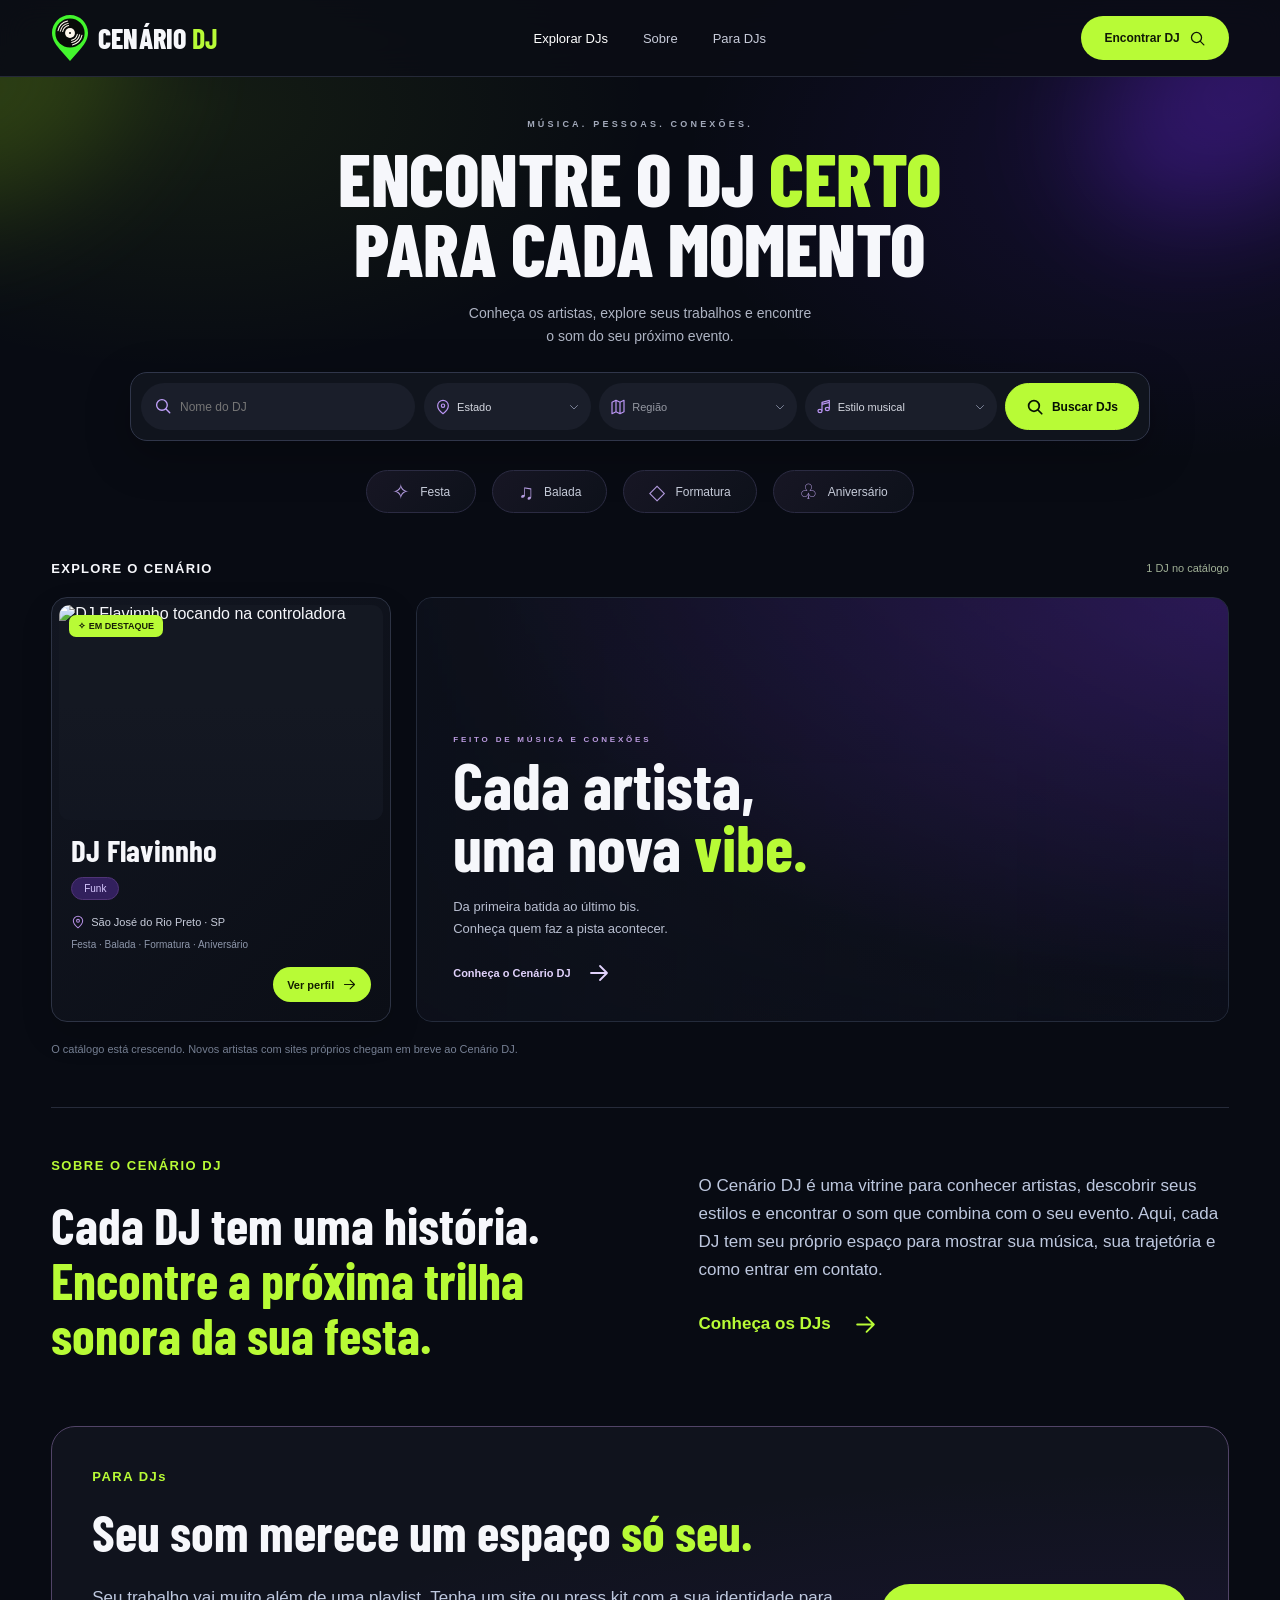
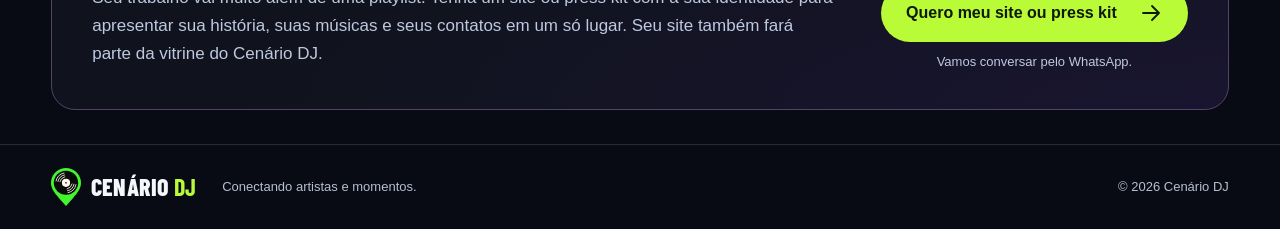
==== commit 7ca68679: "Aproveita largura dos monitores na home do Cenário DJ" ====
--- a/index.html
+++ b/index.html
@@ -23,7 +23,7 @@
 <meta name="twitter:image:alt" content="Cenário DJ: Encontre DJs perto de você. Marca pin e disco entre luzes verdes e uma pista de dança.">
 <link rel="icon" type="image/svg+xml" href="assets/cenario-mark.svg"><link rel="stylesheet" href="css/cenario-home.css?v=20261104-contact">
 
-<link rel="stylesheet" href="css/cenario-night.css?v=20261117">
+<link rel="stylesheet" href="css/cenario-night.css?v=20261117-fluid">
 <link rel="stylesheet" href="css/cenario-sections.css?v=20261117">
 <script type="application/ld+json">
 {
--- a/css/cenario-night.css
+++ b/css/cenario-night.css
@@ -1,7 +1,7 @@
 @font-face{font-family:'Barlow Condensed';font-style:normal;font-weight:700;font-display:swap;src:url('../assets/fonts/barlow-condensed-700.ttf') format('truetype')}
 @font-face{font-family:'Barlow Condensed';font-style:normal;font-weight:800;font-display:swap;src:url('../assets/fonts/barlow-condensed-800.ttf') format('truetype')}
 :root{--bg:#080b13;--surface:#10141f;--green:#b8fb36;--cream:#f6f7fb;--muted:#a6adbd;--line:#282e40;font-family:Inter,Arial,sans-serif;background:var(--bg);color:var(--cream)}
-body{background:radial-gradient(ellipse 460px 260px at 15% 110px,#9adf1615,transparent),radial-gradient(ellipse 480px 300px at 91% 160px,#6825ff20,transparent),#080b13}h1,h2,.brand span{font-family:'Barlow Condensed','Arial Narrow',Impact,sans-serif}h1,h2{letter-spacing:0}em{font-style:normal;color:var(--green)}.wrap{max-width:1250px;width:calc(100% - 80px)}.header{background:#0b0e16d9;border-bottom:1px solid #252938;backdrop-filter:blur(16px)}.nav-shell{max-width:1250px;min-height:76px;padding:0;margin:auto;gap:24px;width:calc(100% - 80px)}.brand img{width:37px;height:46px}.brand span{font-size:28px;letter-spacing:.1px}.brand-tagline{display:none}.desktop-nav{gap:35px;font-size:13px;margin:auto}.desktop-nav a{padding:26px 0;color:#c8ccda}.desktop-nav a.active{color:#fff}.desktop-nav a.active:after{display:none}.icon-btn{display:flex;gap:9px;background:var(--green);border-radius:30px;padding:11px 23px;color:#101806;min-height:44px;font-size:12px;font-weight:800}.icon-btn svg{width:17px;height:17px}.icon-btn:hover{background:#ceff79}.hero{min-height:0;overflow:visible;background:transparent;position:relative}.hero-lights{position:absolute;inset:0;overflow:hidden;pointer-events:none}.hero-lights:before,.hero-lights:after{content:'';position:absolute;width:320px;height:210px;top:-90px;filter:blur(60px);border-radius:50%;opacity:.2;transform:rotate(-30deg);background:#a8ed18;left:-170px}.hero-lights:after{left:auto;right:-120px;background:#7a2cff;opacity:.3}.hero-copy{padding:40px 0 0;text-align:center}.hero-eyebrow{justify-content:center;font-size:9px;letter-spacing:3.2px;color:#a2a9ba;margin-bottom:12px}h1{font-size:clamp(52px,5.8vw,84px);line-height:.94;letter-spacing:-.5px;font-weight:800;text-transform:uppercase;text-shadow:none;margin:0}h1 em{white-space:nowrap}.hero-description{color:#aeb4c3;font-size:14px;line-height:1.65;margin:19px auto 24px}.search-panel{margin:0 auto;max-width:1020px;padding:10px;border:1px solid #30364a;border-radius:17px;background:#11151ee8;box-shadow:0 14px 45px #0004;display:grid;grid-template-columns:1.15fr 3fr;gap:9px;text-align:left}.name-search{padding:0;max-width:none}.name-search>div{height:100%}.name-search input{height:47px;background:#1a1e2a;border-color:transparent;border-radius:30px;font-size:12px;padding-left:38px}.name-search svg{width:18px;height:18px;left:13px;top:14px;color:#c0a0fa}.filters{grid-template-columns:1fr 1.18fr 1.15fr auto;gap:8px}.select-field{height:47px;border:1px solid transparent;border-radius:30px;background:#1a1e2a}.select-field select{font-size:11px;padding-left:32px;padding-right:25px;border-radius:30px;color:#d4d7e0}.select-field option{background:#171b28;color:#fff}.field-icon{width:16px;height:16px;left:10px;color:#ba95f3}.chevron{width:12px;right:10px;color:#858ca2}.search-btn{min-height:47px;padding:0 20px;gap:8px;border-radius:30px;font-size:12px}.search-btn svg{width:18px;height:18px}.search-btn:hover{background:#d0ff7e}.main-wrap{margin-top:0;z-index:1}.more-catalog{margin-top:29px}.event-shortcuts{display:flex;gap:16px;justify-content:center;margin:0 0 26px}.event-shortcuts button{min-height:43px;padding:9px 25px;display:flex;align-items:center;justify-content:center;gap:10px;border:1px solid #2b2b42;border-radius:24px;background:linear-gradient(130deg,#171624,#0d111a);color:#c6cbd9;font-size:12px;transition:border-color .2s,background .2s}.event-shortcuts button span{font-size:21px;color:#b39bdf;line-height:1}.event-shortcuts button:hover{border-color:#8a64bd}.event-shortcuts button[aria-pressed=true]{border-color:var(--green);color:var(--green);background:#b8fb3610}.event-shortcuts button[aria-pressed=true] span{color:var(--green)}.more-heading{margin:0 0 15px;min-height:30px;gap:15px}.more-heading h2{font-family:Inter,Arial,sans-serif;font-size:13px;letter-spacing:1.3px;text-transform:uppercase;font-weight:700}.results-toolbar{min-height:0;font-size:11px;gap:15px}.catalog-layout{display:grid;grid-template-columns:340px minmax(0,1fr);gap:25px;align-items:stretch}.catalog-grid{display:grid;grid-template-columns:repeat(auto-fit,minmax(260px,1fr));gap:22px;scroll-margin-top:24px;min-width:0}.dj-card,.compact-card{background:linear-gradient(135deg,#121621,#0b0e16);border:1px solid #2d3344;border-radius:16px;display:flex;flex-direction:column;min-height:0;box-shadow:0 14px 32px #0002}.dj-card:hover{border-color:#665182;box-shadow:0 15px 35px #0006;transform:translateY(-3px)}.dj-photo,.compact-card .dj-photo{min-height:0;height:215px;margin:7px 7px 0;border-radius:11px;overflow:hidden;position:relative;background:#141822}.dj-photo a{display:block;height:100%}.dj-photo img{object-fit:cover;object-position:center 37%;width:100%;height:100%;transition:transform .4s}.dj-card:hover .dj-photo img{transform:scale(1.035)}.dj-photo:after{pointer-events:none;background:linear-gradient(0deg,#111520b3,transparent 55%)}.artist-feature{position:absolute;top:10px;left:10px;border-radius:7px;background:var(--green);color:#172006;padding:6px 9px;font-size:9px;font-weight:800;z-index:1}.dj-info,.compact-card .dj-info{padding:14px 19px 19px;margin:0;display:flex;flex-direction:column;align-items:flex-start;flex:1}.dj-info h2,.compact-card .dj-info h2{font-size:31px;line-height:1.05;letter-spacing:.1px;margin:0 0 10px;white-space:normal}.artist-tags{display:flex;gap:6px;margin-bottom:14px}.artist-tags span{padding:5px 12px;border-radius:20px;background:#32205d;color:#d8c8ff;font-size:10px;border:1px solid #503477}.dj-meta,.compact-card .dj-meta{font-size:11px;color:#c7ccda;margin:0 0 7px;line-height:1.5;gap:6px}.dj-meta svg{width:14px;height:14px;color:#b18cde}.dj-events,.compact-card .dj-events{font-size:10px;color:#8e97ab;line-height:1.6;margin:0 0 14px}.profile-btn,.compact-card .profile-btn{margin:0 0 0 auto;min-height:35px;font-family:Inter,Arial,sans-serif;font-size:11px;border-radius:22px;padding:7px 14px;gap:8px;background:var(--green);color:#142000;border:0}.profile-btn svg{width:15px;height:15px}.compact-card .profile-btn:hover{background:#d0ff7e}.scene-editorial{position:relative;min-height:390px;overflow:hidden;border-radius:16px;border:1px solid #242b3b;display:flex;align-items:flex-end;background:#101321;isolation:isolate}.scene-photo{position:absolute;inset:0;background:linear-gradient(90deg,#0c1018e8,#10132138),linear-gradient(0deg,#080b13db,transparent),url('../assets/home-publico.jpg') center/cover;opacity:.7;z-index:-1}.scene-editorial:after{content:'';position:absolute;inset:0;background:radial-gradient(ellipse at 100% 0,#6d28d54a,transparent 65%);pointer-events:none;z-index:-1}.scene-copy{padding:36px}.scene-copy .eyebrow{font-size:8px;letter-spacing:2.8px;color:#ba9ade}.scene-copy h2{font-size:65px;line-height:.95;font-weight:700;margin:0 0 18px}.scene-copy p:not(.eyebrow){font-size:13px;line-height:1.7;color:#b8bed0}.scene-link{display:inline-flex;align-items:center;gap:16px;font-size:11px;font-weight:600;padding-top:8px;color:#e1d2fc}.scene-link span{font-size:20px;color:var(--green)}.catalog-note{margin:19px 0 0;color:#778195;font-size:11px;line-height:1.6}.about{margin-top:40px;padding:35px 0 32px;border-color:#262b3a;display:grid;grid-template-columns:1.1fr 1fr;gap:55px;align-items:center}.about .eyebrow{display:none}.about h2{font-family:'Barlow Condensed',Impact,sans-serif;font-size:42px;font-weight:700;line-height:1.02;letter-spacing:0}.about-copy{padding:0}.about-copy p{font-size:12px;line-height:1.7;margin-bottom:9px;color:#939caf}.about-copy p+p{display:none}.about .text-link{font-size:11px}.commission{margin:0;padding:28px 32px;border:1px solid #38304e;border-radius:16px;background:radial-gradient(ellipse at 100% 100%,#6925da1a,transparent 60%),#10131d;display:flex;align-items:center;justify-content:space-between;gap:25px}.commission .eyebrow{font-size:9px;letter-spacing:2px;margin-bottom:6px}.commission h2{font-family:'Barlow Condensed',Impact,sans-serif;font-size:33px;line-height:1.1;letter-spacing:0;margin-bottom:8px}.commission h2 br{display:none}.commission-copy>p:last-child{font-size:12px;color:#9da6ba;margin:0;max-width:470px}.commission-contact{display:flex;flex-direction:column;align-items:center;gap:9px}.commission-btn{border:0;border-radius:25px;background:var(--green);color:#182005;padding:12px 23px;font-size:12px;font-weight:700;display:flex;align-items:center;gap:14px;white-space:nowrap}.commission-btn svg{width:18px;height:18px}.commission-contact>span{font-size:10px;color:#949db2}footer{border-color:#242a39;margin-top:34px;padding:20px 0}.footer-inner{font-size:10px;color:#858da1}.footer-brand img{width:25px;height:32px}.footer-brand span{font-size:21px;color:#f6f7fb}.empty-state{background:#111624;border-color:#30364a;min-height:390px;padding:25px}.empty-state h2{font-family:'Barlow Condensed',Impact,sans-serif;font-size:35px}.empty-state p{font-size:12px}.empty-state button{border-color:var(--green)}.grid-empty{grid-column:1/-1}.mobile-nav{background:#0c101a;border-color:#2e3448}.icon-btn,.menu-btn{min-width:44px;min-height:44px;flex-shrink:0}
+body{background:radial-gradient(ellipse 460px 260px at 15% 110px,#9adf1615,transparent),radial-gradient(ellipse 480px 300px at 91% 160px,#6825ff20,transparent),#080b13}h1,h2,.brand span{font-family:'Barlow Condensed','Arial Narrow',Impact,sans-serif}h1,h2{letter-spacing:0}em{font-style:normal;color:var(--green)}.wrap{max-width:none;width:calc(100% - clamp(48px,8vw,320px))}.header{background:#0b0e16d9;border-bottom:1px solid #252938;backdrop-filter:blur(16px)}.nav-shell{max-width:none;min-height:76px;padding:0;margin:auto;gap:24px;width:calc(100% - clamp(48px,8vw,320px))}.brand img{width:37px;height:46px}.brand span{font-size:28px;letter-spacing:.1px}.brand-tagline{display:none}.desktop-nav{gap:35px;font-size:13px;margin:auto}.desktop-nav a{padding:26px 0;color:#c8ccda}.desktop-nav a.active{color:#fff}.desktop-nav a.active:after{display:none}.icon-btn{display:flex;gap:9px;background:var(--green);border-radius:30px;padding:11px 23px;color:#101806;min-height:44px;font-size:12px;font-weight:800}.icon-btn svg{width:17px;height:17px}.icon-btn:hover{background:#ceff79}.hero{min-height:0;overflow:visible;background:transparent;position:relative}.hero-lights{position:absolute;inset:0;overflow:hidden;pointer-events:none}.hero-lights:before,.hero-lights:after{content:'';position:absolute;width:320px;height:210px;top:-90px;filter:blur(60px);border-radius:50%;opacity:.2;transform:rotate(-30deg);background:#a8ed18;left:-170px}.hero-lights:after{left:auto;right:-120px;background:#7a2cff;opacity:.3}.hero-copy{padding:40px 0 0;text-align:center}.hero-eyebrow{justify-content:center;font-size:9px;letter-spacing:3.2px;color:#a2a9ba;margin-bottom:12px}h1{font-size:clamp(52px,5.8vw,84px);line-height:.94;letter-spacing:-.5px;font-weight:800;text-transform:uppercase;text-shadow:none;margin:0}h1 em{white-space:nowrap}.hero-description{color:#aeb4c3;font-size:14px;line-height:1.65;margin:19px auto 24px}.search-panel{margin:0 auto;max-width:1020px;padding:10px;border:1px solid #30364a;border-radius:17px;background:#11151ee8;box-shadow:0 14px 45px #0004;display:grid;grid-template-columns:1.15fr 3fr;gap:9px;text-align:left}.name-search{padding:0;max-width:none}.name-search>div{height:100%}.name-search input{height:47px;background:#1a1e2a;border-color:transparent;border-radius:30px;font-size:12px;padding-left:38px}.name-search svg{width:18px;height:18px;left:13px;top:14px;color:#c0a0fa}.filters{grid-template-columns:1fr 1.18fr 1.15fr auto;gap:8px}.select-field{height:47px;border:1px solid transparent;border-radius:30px;background:#1a1e2a}.select-field select{font-size:11px;padding-left:32px;padding-right:25px;border-radius:30px;color:#d4d7e0}.select-field option{background:#171b28;color:#fff}.field-icon{width:16px;height:16px;left:10px;color:#ba95f3}.chevron{width:12px;right:10px;color:#858ca2}.search-btn{min-height:47px;padding:0 20px;gap:8px;border-radius:30px;font-size:12px}.search-btn svg{width:18px;height:18px}.search-btn:hover{background:#d0ff7e}.main-wrap{margin-top:0;z-index:1}.more-catalog{margin-top:29px}.event-shortcuts{display:flex;gap:16px;justify-content:center;margin:0 0 26px}.event-shortcuts button{min-height:43px;padding:9px 25px;display:flex;align-items:center;justify-content:center;gap:10px;border:1px solid #2b2b42;border-radius:24px;background:linear-gradient(130deg,#171624,#0d111a);color:#c6cbd9;font-size:12px;transition:border-color .2s,background .2s}.event-shortcuts button span{font-size:21px;color:#b39bdf;line-height:1}.event-shortcuts button:hover{border-color:#8a64bd}.event-shortcuts button[aria-pressed=true]{border-color:var(--green);color:var(--green);background:#b8fb3610}.event-shortcuts button[aria-pressed=true] span{color:var(--green)}.more-heading{margin:0 0 15px;min-height:30px;gap:15px}.more-heading h2{font-family:Inter,Arial,sans-serif;font-size:13px;letter-spacing:1.3px;text-transform:uppercase;font-weight:700}.results-toolbar{min-height:0;font-size:11px;gap:15px}.catalog-layout{display:grid;grid-template-columns:340px minmax(0,1fr);gap:25px;align-items:stretch}.catalog-grid{display:grid;grid-template-columns:repeat(auto-fit,minmax(260px,1fr));gap:22px;scroll-margin-top:24px;min-width:0}.dj-card,.compact-card{background:linear-gradient(135deg,#121621,#0b0e16);border:1px solid #2d3344;border-radius:16px;display:flex;flex-direction:column;min-height:0;box-shadow:0 14px 32px #0002}.dj-card:hover{border-color:#665182;box-shadow:0 15px 35px #0006;transform:translateY(-3px)}.dj-photo,.compact-card .dj-photo{min-height:0;height:215px;margin:7px 7px 0;border-radius:11px;overflow:hidden;position:relative;background:#141822}.dj-photo a{display:block;height:100%}.dj-photo img{object-fit:cover;object-position:center 37%;width:100%;height:100%;transition:transform .4s}.dj-card:hover .dj-photo img{transform:scale(1.035)}.dj-photo:after{pointer-events:none;background:linear-gradient(0deg,#111520b3,transparent 55%)}.artist-feature{position:absolute;top:10px;left:10px;border-radius:7px;background:var(--green);color:#172006;padding:6px 9px;font-size:9px;font-weight:800;z-index:1}.dj-info,.compact-card .dj-info{padding:14px 19px 19px;margin:0;display:flex;flex-direction:column;align-items:flex-start;flex:1}.dj-info h2,.compact-card .dj-info h2{font-size:31px;line-height:1.05;letter-spacing:.1px;margin:0 0 10px;white-space:normal}.artist-tags{display:flex;gap:6px;margin-bottom:14px}.artist-tags span{padding:5px 12px;border-radius:20px;background:#32205d;color:#d8c8ff;font-size:10px;border:1px solid #503477}.dj-meta,.compact-card .dj-meta{font-size:11px;color:#c7ccda;margin:0 0 7px;line-height:1.5;gap:6px}.dj-meta svg{width:14px;height:14px;color:#b18cde}.dj-events,.compact-card .dj-events{font-size:10px;color:#8e97ab;line-height:1.6;margin:0 0 14px}.profile-btn,.compact-card .profile-btn{margin:0 0 0 auto;min-height:35px;font-family:Inter,Arial,sans-serif;font-size:11px;border-radius:22px;padding:7px 14px;gap:8px;background:var(--green);color:#142000;border:0}.profile-btn svg{width:15px;height:15px}.compact-card .profile-btn:hover{background:#d0ff7e}.scene-editorial{position:relative;min-height:390px;overflow:hidden;border-radius:16px;border:1px solid #242b3b;display:flex;align-items:flex-end;background:#101321;isolation:isolate}.scene-photo{position:absolute;inset:0;background:linear-gradient(90deg,#0c1018e8,#10132138),linear-gradient(0deg,#080b13db,transparent),url('../assets/home-publico.jpg') center/cover;opacity:.7;z-index:-1}.scene-editorial:after{content:'';position:absolute;inset:0;background:radial-gradient(ellipse at 100% 0,#6d28d54a,transparent 65%);pointer-events:none;z-index:-1}.scene-copy{padding:36px}.scene-copy .eyebrow{font-size:8px;letter-spacing:2.8px;color:#ba9ade}.scene-copy h2{font-size:65px;line-height:.95;font-weight:700;margin:0 0 18px}.scene-copy p:not(.eyebrow){font-size:13px;line-height:1.7;color:#b8bed0}.scene-link{display:inline-flex;align-items:center;gap:16px;font-size:11px;font-weight:600;padding-top:8px;color:#e1d2fc}.scene-link span{font-size:20px;color:var(--green)}.catalog-note{margin:19px 0 0;color:#778195;font-size:11px;line-height:1.6}.about{margin-top:40px;padding:35px 0 32px;border-color:#262b3a;display:grid;grid-template-columns:1.1fr 1fr;gap:55px;align-items:center}.about .eyebrow{display:none}.about h2{font-family:'Barlow Condensed',Impact,sans-serif;font-size:42px;font-weight:700;line-height:1.02;letter-spacing:0}.about-copy{padding:0}.about-copy p{font-size:12px;line-height:1.7;margin-bottom:9px;color:#939caf}.about-copy p+p{display:none}.about .text-link{font-size:11px}.commission{margin:0;padding:28px 32px;border:1px solid #38304e;border-radius:16px;background:radial-gradient(ellipse at 100% 100%,#6925da1a,transparent 60%),#10131d;display:flex;align-items:center;justify-content:space-between;gap:25px}.commission .eyebrow{font-size:9px;letter-spacing:2px;margin-bottom:6px}.commission h2{font-family:'Barlow Condensed',Impact,sans-serif;font-size:33px;line-height:1.1;letter-spacing:0;margin-bottom:8px}.commission h2 br{display:none}.commission-copy>p:last-child{font-size:12px;color:#9da6ba;margin:0;max-width:470px}.commission-contact{display:flex;flex-direction:column;align-items:center;gap:9px}.commission-btn{border:0;border-radius:25px;background:var(--green);color:#182005;padding:12px 23px;font-size:12px;font-weight:700;display:flex;align-items:center;gap:14px;white-space:nowrap}.commission-btn svg{width:18px;height:18px}.commission-contact>span{font-size:10px;color:#949db2}footer{border-color:#242a39;margin-top:34px;padding:20px 0}.footer-inner{font-size:10px;color:#858da1}.footer-brand img{width:25px;height:32px}.footer-brand span{font-size:21px;color:#f6f7fb}.empty-state{background:#111624;border-color:#30364a;min-height:390px;padding:25px}.empty-state h2{font-family:'Barlow Condensed',Impact,sans-serif;font-size:35px}.empty-state p{font-size:12px}.empty-state button{border-color:var(--green)}.grid-empty{grid-column:1/-1}.mobile-nav{background:#0c101a;border-color:#2e3448}.icon-btn,.menu-btn{min-width:44px;min-height:44px;flex-shrink:0}
 @media(min-width:1600px){.hero-copy{padding-top:48px}.hero{min-height:0}.dj-card,.dj-photo,.empty-state{min-height:0}.nav-shell{min-height:80px}.brand span{font-size:28px}.desktop-nav{font-size:13px}.filters{grid-template-columns:1fr 1.18fr 1.15fr auto}.select-field{height:47px}.dj-info h2{font-size:31px}}
 @media(max-width:1050px){.wrap,.nav-shell{width:calc(100% - 48px)}.desktop-nav{gap:22px}.search-panel{grid-template-columns:1fr}.name-search input{height:45px}.filters{grid-template-columns:1fr 1.1fr 1.1fr auto}.hero-copy{padding-top:35px}h1{font-size:72px}.catalog-layout{grid-template-columns:310px minmax(0,1fr);gap:20px}.scene-copy{padding:28px}.scene-copy h2{font-size:52px}.about{gap:25px}.about h2{font-size:36px}}
 @media(max-width:750px){.wrap,.nav-shell{width:calc(100% - 36px)}.nav-shell{min-height:68px;padding:0;gap:14px}.desktop-nav{display:none}.icon-btn{margin-left:auto;font-size:11px;padding:9px 15px}.menu-btn{display:flex;align-items:center;justify-content:center;padding:8px;gap:5px}.menu-btn span{height:2px;width:20px}.brand img{width:29px;height:38px}.brand span{font-size:24px}.hero-copy{padding-top:30px}.hero-eyebrow{font-size:8px;letter-spacing:2.2px}h1{font-size:clamp(45px,8.6vw,65px);line-height:.97;letter-spacing:-.4px}.hero-description{font-size:12px;margin:16px 0 22px}.search-panel{padding:9px;border-radius:16px}.name-search input{font-size:12px}.select-field select{font-size:12px}.filters{grid-template-columns:1fr 1fr;gap:8px}.search-btn{min-height:46px;font-size:12px}.select-field{height:46px}.more-catalog{margin-top:21px}.event-shortcuts{gap:8px;justify-content:flex-start;flex-wrap:wrap;margin-bottom:23px}.event-shortcuts button{flex:1;min-width:120px;padding:8px 13px;font-size:11px;min-height:40px}.more-heading{flex-direction:row;align-items:center;margin-bottom:14px;gap:10px}.more-heading h2{font-size:11px}.results-toolbar{font-size:10px;gap:8px;flex-wrap:wrap;justify-content:flex-end}.catalog-layout{grid-template-columns:minmax(0,1fr);gap:23px}.catalog-grid{grid-template-columns:repeat(auto-fit,minmax(240px,1fr))}.dj-photo,.compact-card .dj-photo{height:260px;min-height:0}.dj-photo img{object-position:center 35%}.compact-card .dj-info{padding:17px 20px 20px}.compact-card .dj-info h2{font-size:35px}.compact-card .dj-meta{font-size:12px}.compact-card .dj-events{font-size:11px}.compact-card .profile-btn{min-height:39px;font-size:12px}.scene-editorial{min-height:240px}.scene-copy{padding:27px}.scene-copy h2{font-size:47px}.scene-copy p:not(.eyebrow){font-size:12px}.scene-copy h2 br{display:none}.scene-photo{background-position:center 60%}.catalog-note{font-size:10px;margin-top:16px}.about{margin-top:27px;padding:27px 0;grid-template-columns:1fr;gap:15px}.about h2{font-size:38px;max-width:330px}.about-copy p{font-size:12px}.commission{padding:24px;display:block}.commission h2{font-size:31px;margin-bottom:10px}.commission h2 br{display:block}.commission-copy>p:last-child{font-size:12px;line-height:1.6}.commission-contact{margin-top:20px;align-items:flex-start}.commission-btn{font-size:12px}footer{margin-top:27px}.footer-inner{gap:15px}.footer-inner>span{font-size:9px}.footer-brand span{font-size:19px}.empty-state{min-height:300px}.desktop-break{display:none}}
@@ -10,3 +10,13 @@
 
 .name-search{margin-bottom:0}.more-catalog .catalog-grid{margin-top:0}.hero-copy{padding-bottom:0}.compact-card .dj-info h2{font-family:'Barlow Condensed',Impact,sans-serif}.more-catalog:focus-visible,.catalog-grid:focus-visible,.about:focus-visible,.commission:focus-visible{outline:2px solid var(--green);outline-offset:5px}
 @media(max-width:750px){input,select,.name-search input,.select-field select{font-size:16px}.select-field select{padding-left:32px}.name-search input{height:46px}.name-search svg{top:14px}.hero-copy{padding-bottom:0}.main-wrap{margin-top:0}}
+
+/* Fluid catalog width and readable controls on large monitors. */
+@media(min-width:1500px){
+.hero-copy{padding-top:48px}h1{font-size:clamp(84px,5.3vw,116px)}.hero-description{font-size:clamp(15px,1vw,19px);margin-bottom:30px}.hero-eyebrow{font-size:11px}
+.search-panel{max-width:1440px;padding:12px;gap:12px}.filters{gap:12px;grid-template-columns:1fr 1.18fr 1.15fr auto}.select-field{height:54px}.name-search input{height:54px;font-size:14px;padding-left:43px}.name-search svg{top:18px;left:16px}.select-field select{font-size:14px;padding-left:38px}.field-icon{left:13px;width:18px;height:18px}.search-btn{min-height:54px;font-size:14px;padding:0 27px}
+.desktop-nav{font-size:15px;gap:40px}.icon-btn{font-size:14px;padding:13px 25px}.event-shortcuts{margin-top:35px;gap:20px}.event-shortcuts button{font-size:14px;min-height:46px;padding:10px 27px}.more-heading h2{font-size:15px}.results-toolbar{font-size:14px}.text-btn{font-size:14px}
+.catalog-layout{grid-template-columns:clamp(340px,25vw,520px) minmax(0,1fr);gap:30px}.dj-photo,.compact-card .dj-photo{height:clamp(240px,18vw,370px)}.compact-card .dj-info{padding:22px 25px 25px}.compact-card .dj-info h2{font-size:clamp(34px,2.3vw,48px)}.artist-tags span{font-size:12px}.compact-card .dj-meta{font-size:14px}.compact-card .dj-events{font-size:12px}.compact-card .profile-btn{font-size:14px;min-height:44px;padding:11px 21px}.artist-feature{font-size:11px;padding:8px 12px}.scene-copy{padding:clamp(36px,3vw,72px)}.scene-copy h2{font-size:clamp(65px,4.5vw,100px)}.scene-copy .eyebrow{font-size:11px}.scene-copy p:not(.eyebrow){font-size:16px}.scene-link{font-size:14px}.catalog-note{font-size:13px}
+}
+.footer-inner{font-size:13px;color:#b6bed0;min-height:44px}.footer-inner>span{font-size:13px}.footer-brand span{font-size:24px}.footer-brand img{width:30px;height:38px}
+@media(max-width:750px){.footer-inner{font-size:12px;gap:18px}.footer-inner>span{font-size:12px}.footer-brand span{font-size:21px}}
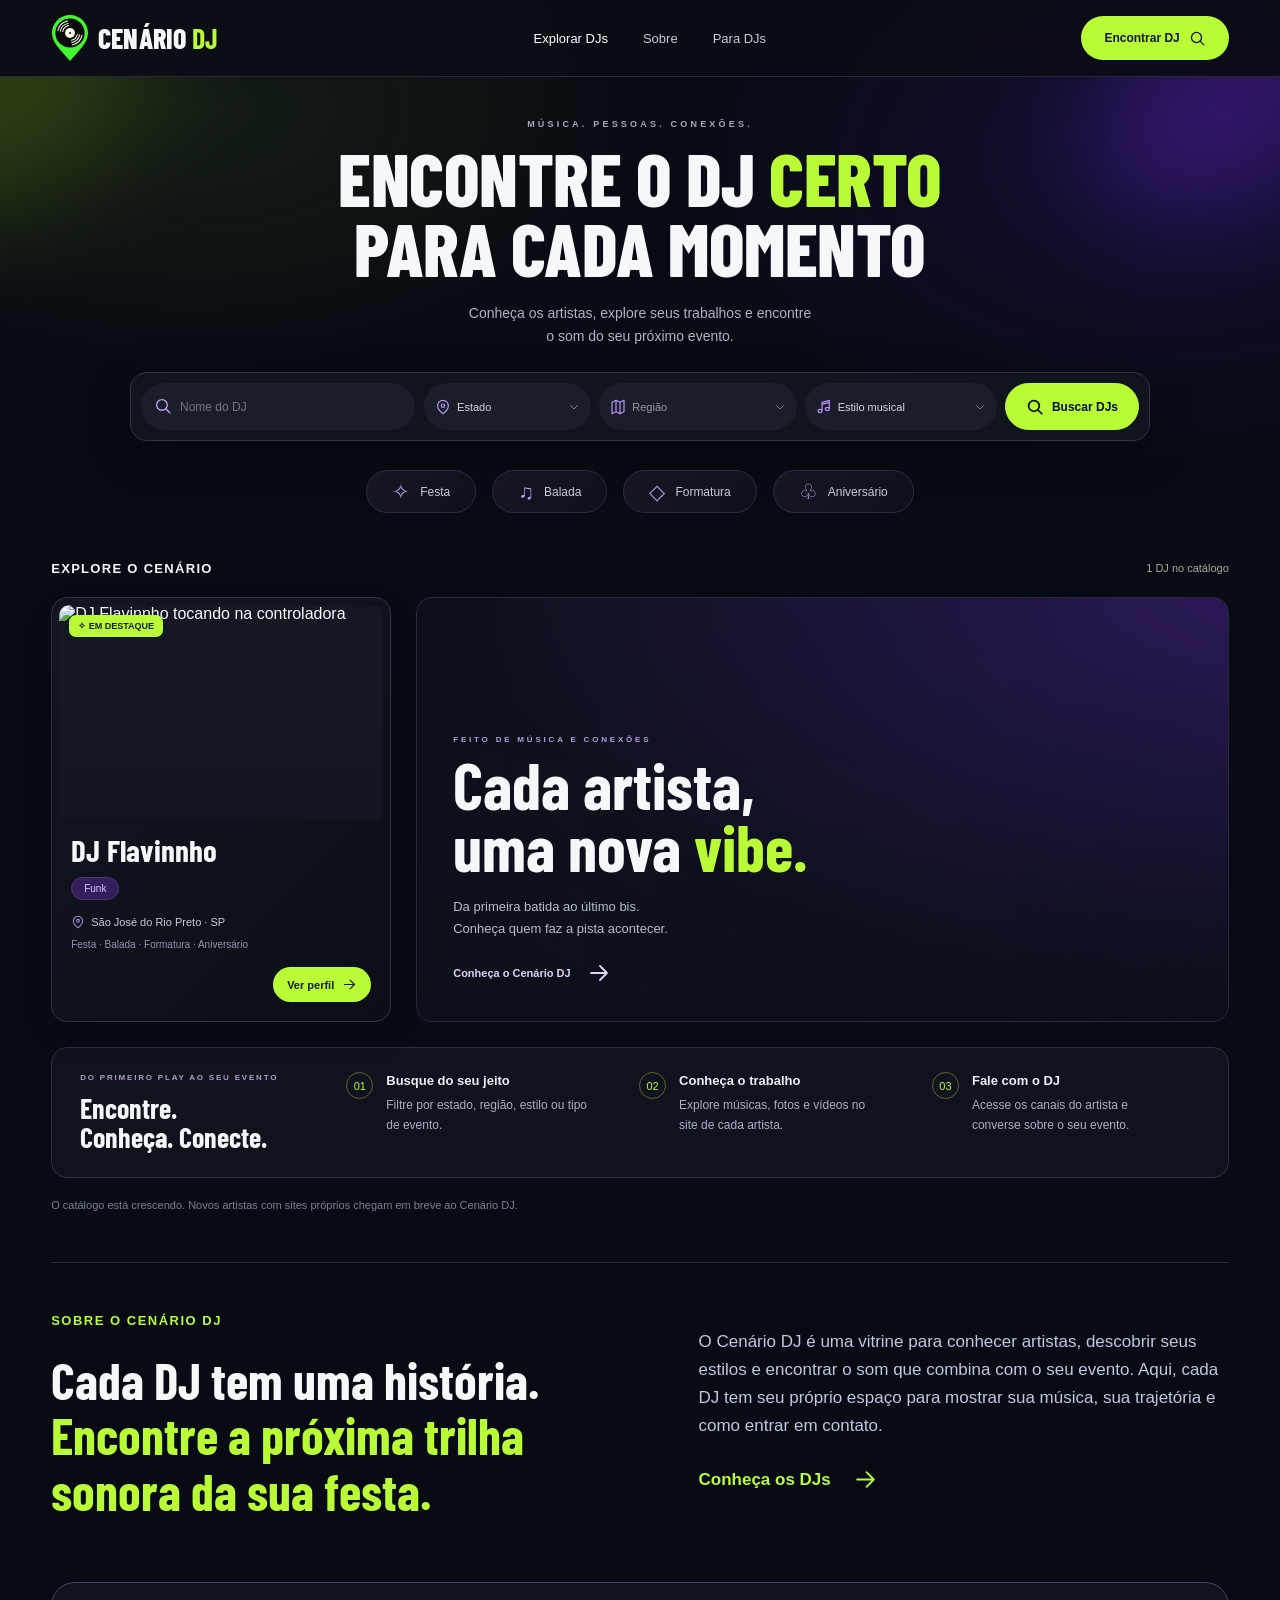
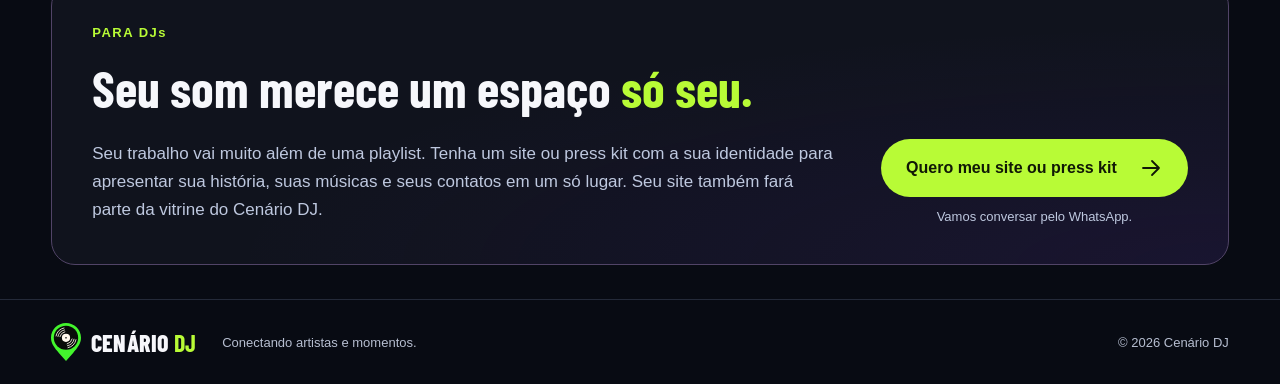
==== commit e36ccef6: "Preserva tamanhos originais e aproveita espaço com guia do catálogo" ====
--- a/index.html
+++ b/index.html
@@ -23,7 +23,7 @@
 <meta name="twitter:image:alt" content="Cenário DJ: Encontre DJs perto de você. Marca pin e disco entre luzes verdes e uma pista de dança.">
 <link rel="icon" type="image/svg+xml" href="assets/cenario-mark.svg"><link rel="stylesheet" href="css/cenario-home.css?v=20261104-contact">
 
-<link rel="stylesheet" href="css/cenario-night.css?v=20261117-fluid">
+<link rel="stylesheet" href="css/cenario-night.css?v=20261117-guide">
 <link rel="stylesheet" href="css/cenario-sections.css?v=20261117">
 <script type="application/ld+json">
 {
@@ -68,6 +68,7 @@
 <div class="catalog-layout">
 <div class="catalog-grid" id="catalog-grid" role="region" aria-label="Resultados da busca" tabindex="-1"></div>
 <aside class="scene-editorial" aria-label="Conheça o Cenário DJ"><div class="scene-photo" aria-hidden="true"></div><div class="scene-copy"><p class="eyebrow">FEITO DE MÚSICA E CONEXÕES</p><h2>Cada artista, <br>uma nova <em>vibe.</em></h2><p>Da primeira batida ao último bis.<br>Conheça quem faz a pista acontecer.</p><a href="#sobre" class="scene-link">Conheça o Cenário DJ <svg aria-hidden="true"><use href="#arrow-icon"/></svg></a></div></aside>
+<aside class="catalog-guide" aria-labelledby="guide-title"><div class="guide-heading"><p class="eyebrow">DO PRIMEIRO PLAY AO SEU EVENTO</p><h2 id="guide-title">Encontre.<br>Conheça. Conecte.</h2></div><div class="guide-step"><span class="guide-number" aria-hidden="true">01</span><div><h3>Busque do seu jeito</h3><p>Filtre por estado, região, estilo ou tipo de evento.</p></div></div><div class="guide-step"><span class="guide-number" aria-hidden="true">02</span><div><h3>Conheça o trabalho</h3><p>Explore músicas, fotos e vídeos no site de cada artista.</p></div></div><div class="guide-step"><span class="guide-number" aria-hidden="true">03</span><div><h3>Fale com o DJ</h3><p>Acesse os canais do artista e converse sobre o seu evento.</p></div></div></aside>
 </div></section>
 <p class="catalog-note">O catálogo está crescendo. Novos artistas com sites próprios chegam em breve ao Cenário DJ.</p>
 <section class="about" id="sobre" aria-labelledby="about-title" tabindex="-1">
--- a/css/cenario-night.css
+++ b/css/cenario-night.css
@@ -11,12 +11,10 @@
 .name-search{margin-bottom:0}.more-catalog .catalog-grid{margin-top:0}.hero-copy{padding-bottom:0}.compact-card .dj-info h2{font-family:'Barlow Condensed',Impact,sans-serif}.more-catalog:focus-visible,.catalog-grid:focus-visible,.about:focus-visible,.commission:focus-visible{outline:2px solid var(--green);outline-offset:5px}
 @media(max-width:750px){input,select,.name-search input,.select-field select{font-size:16px}.select-field select{padding-left:32px}.name-search input{height:46px}.name-search svg{top:14px}.hero-copy{padding-bottom:0}.main-wrap{margin-top:0}}
 
-/* Fluid catalog width and readable controls on large monitors. */
-@media(min-width:1500px){
-.hero-copy{padding-top:48px}h1{font-size:clamp(84px,5.3vw,116px)}.hero-description{font-size:clamp(15px,1vw,19px);margin-bottom:30px}.hero-eyebrow{font-size:11px}
-.search-panel{max-width:1440px;padding:12px;gap:12px}.filters{gap:12px;grid-template-columns:1fr 1.18fr 1.15fr auto}.select-field{height:54px}.name-search input{height:54px;font-size:14px;padding-left:43px}.name-search svg{top:18px;left:16px}.select-field select{font-size:14px;padding-left:38px}.field-icon{left:13px;width:18px;height:18px}.search-btn{min-height:54px;font-size:14px;padding:0 27px}
-.desktop-nav{font-size:15px;gap:40px}.icon-btn{font-size:14px;padding:13px 25px}.event-shortcuts{margin-top:35px;gap:20px}.event-shortcuts button{font-size:14px;min-height:46px;padding:10px 27px}.more-heading h2{font-size:15px}.results-toolbar{font-size:14px}.text-btn{font-size:14px}
-.catalog-layout{grid-template-columns:clamp(340px,25vw,520px) minmax(0,1fr);gap:30px}.dj-photo,.compact-card .dj-photo{height:clamp(240px,18vw,370px)}.compact-card .dj-info{padding:22px 25px 25px}.compact-card .dj-info h2{font-size:clamp(34px,2.3vw,48px)}.artist-tags span{font-size:12px}.compact-card .dj-meta{font-size:14px}.compact-card .dj-events{font-size:12px}.compact-card .profile-btn{font-size:14px;min-height:44px;padding:11px 21px}.artist-feature{font-size:11px;padding:8px 12px}.scene-copy{padding:clamp(36px,3vw,72px)}.scene-copy h2{font-size:clamp(65px,4.5vw,100px)}.scene-copy .eyebrow{font-size:11px}.scene-copy p:not(.eyebrow){font-size:16px}.scene-link{font-size:14px}.catalog-note{font-size:13px}
-}
+/* Use wider screens for helpful content without enlarging the original UI. */
+.catalog-guide{grid-column:1/-1;display:grid;grid-template-columns:.9fr repeat(3,1fr);gap:25px;padding:24px 28px;border:1px solid #2c3043;border-radius:16px;background:#10131d}.catalog-guide h2{font-family:'Barlow Condensed',Impact,sans-serif;font-size:28px;margin:0;line-height:1.05}.catalog-guide .eyebrow{font-size:8px;letter-spacing:1.8px;color:#b49bcf;margin-bottom:9px}.guide-step{display:flex;gap:13px;align-items:flex-start}.guide-number{font-size:11px;color:var(--green);border:1px solid #526b2d;border-radius:50%;width:27px;height:27px;display:grid;place-items:center;flex-shrink:0}.guide-step h3{font:700 13px/1.4 Arial,sans-serif;margin:0 0 6px;color:#eceef6}.guide-step p{font-size:12px;line-height:1.65;color:#a8b1c5;margin:0;max-width:31ch}
+@media(min-width:1500px){.catalog-layout{grid-template-columns:340px minmax(0,1fr) 280px;gap:24px}.catalog-guide{grid-column:auto;display:flex;flex-direction:column;gap:25px;padding:28px 22px;justify-content:center}.catalog-guide h2{font-size:30px}.scene-copy{padding:36px}.scene-copy h2{font-size:65px}}
+@media(max-width:1050px){.catalog-guide{grid-template-columns:repeat(3,1fr);gap:20px}.guide-heading{grid-column:1/-1}}
+@media(max-width:750px){.catalog-guide{grid-template-columns:1fr;padding:24px;gap:23px}.guide-heading{grid-column:auto}.guide-step p{max-width:none}}
 .footer-inner{font-size:13px;color:#b6bed0;min-height:44px}.footer-inner>span{font-size:13px}.footer-brand span{font-size:24px}.footer-brand img{width:30px;height:38px}
 @media(max-width:750px){.footer-inner{font-size:12px;gap:18px}.footer-inner>span{font-size:12px}.footer-brand span{font-size:21px}}
